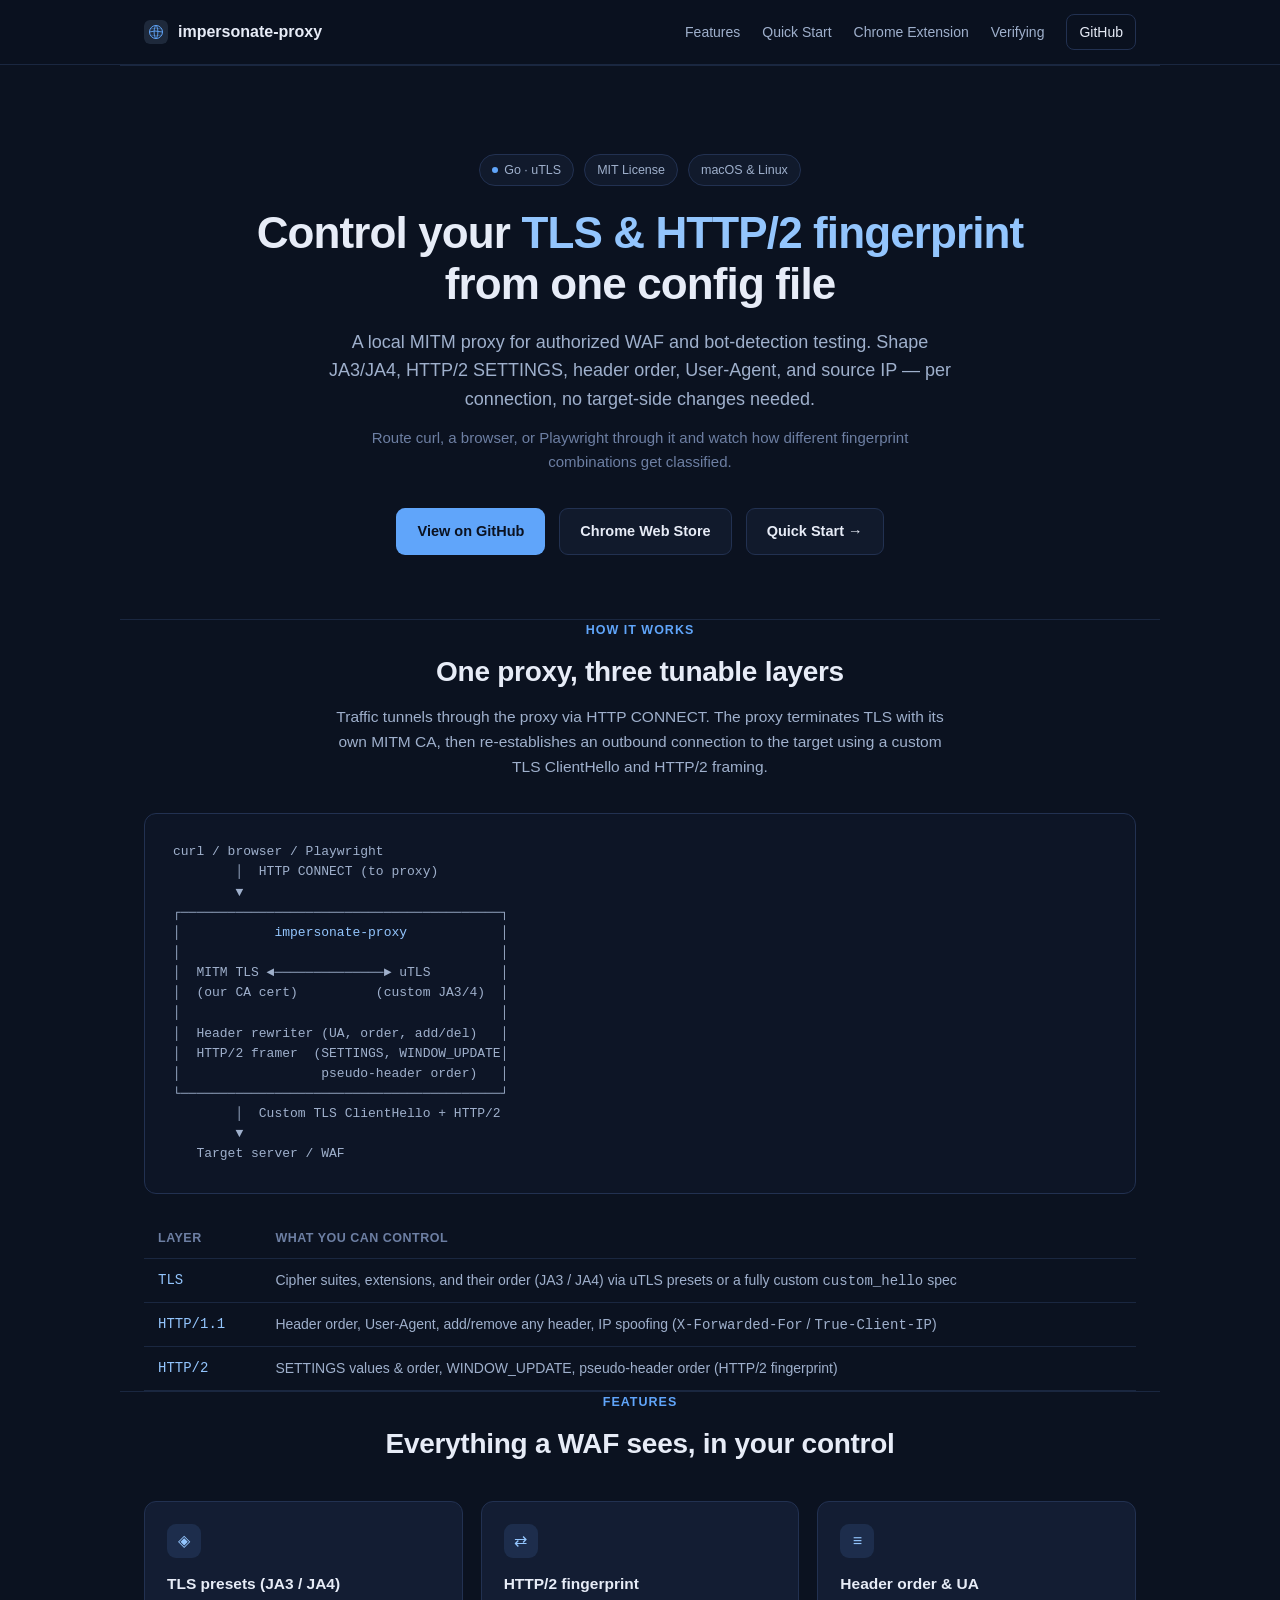
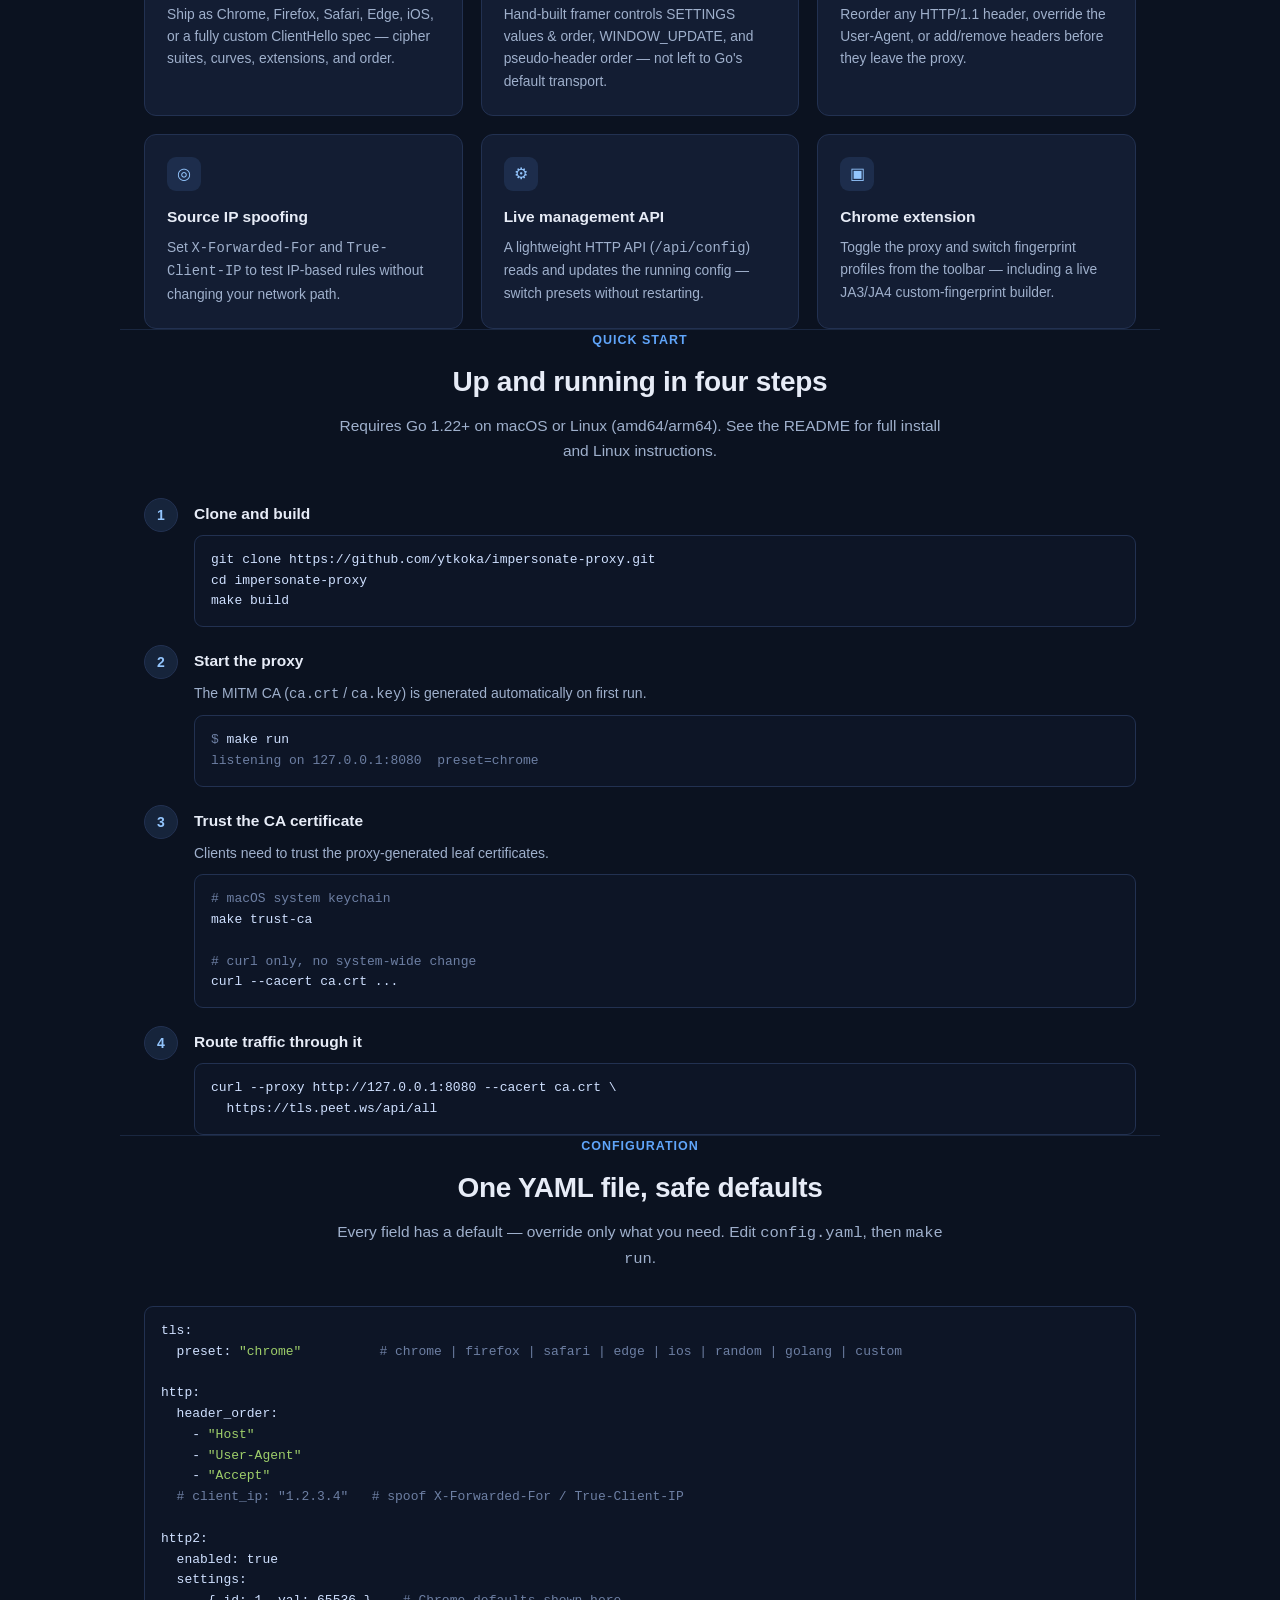
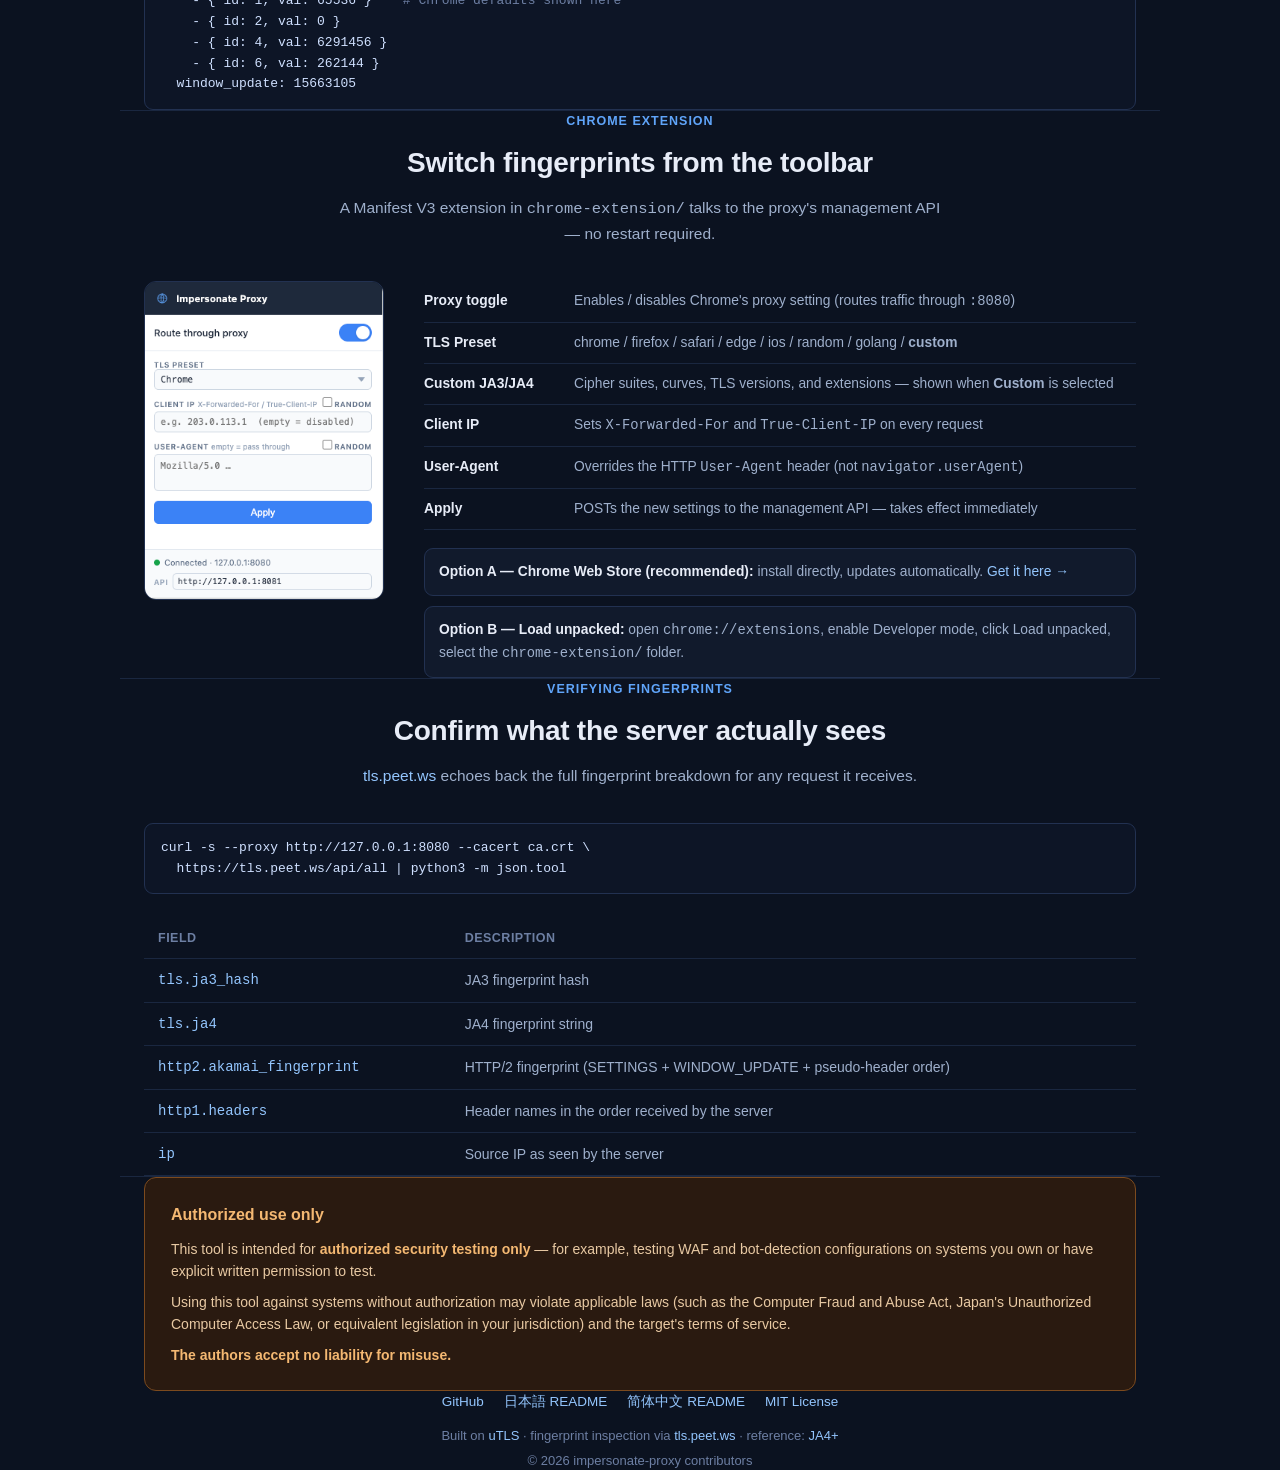
==== docs/index.html @ 3630ecc6 "Add docs" ====
<!doctype html>
<html lang="en">
<head>
<meta charset="utf-8">
<meta name="viewport" content="width=device-width, initial-scale=1">
<title>impersonate-proxy — TLS/HTTP2 fingerprint proxy for WAF testing</title>
<meta name="description" content="A local MITM proxy that controls TLS (JA3/JA4), HTTP/2, header order, User-Agent and source IP fingerprints — with a Chrome extension for live switching.">
<link rel="icon" href="assets/icon.svg" type="image/svg+xml">
<style>
  :root{
    --bg: #0b1220;
    --bg-elevated: #111a2c;
    --bg-card: #131d33;
    --border: #223151;
    --border-soft: #1a2740;
    --text: #e7ecf7;
    --text-dim: #9fb0cc;
    --text-faint: #6d7fa3;
    --accent: #60a5fa;
    --accent-soft: rgba(96,165,250,0.12);
    --accent-strong: #93c5fd;
    --code-bg: #0d1526;
    --warn-bg: #2a1a10;
    --warn-border: #7c4a1e;
    --warn-text: #f4b872;
    --radius: 12px;
    --mono: "SF Mono", ui-monospace, "Roboto Mono", "JetBrains Mono", Menlo, Consolas, monospace;
    --sans: -apple-system, BlinkMacSystemFont, "Segoe UI", Helvetica, Arial, sans-serif;
  }
  *{ box-sizing: border-box; }
  html{ scroll-behavior: smooth; }
  body{
    margin:0;
    background: var(--bg);
    color: var(--text);
    font-family: var(--sans);
    line-height: 1.6;
    -webkit-font-smoothing: antialiased;
  }
  a{ color: var(--accent-strong); text-decoration: none; }
  a:hover{ text-decoration: underline; }
  code, pre{ font-family: var(--mono); }
  .wrap{ max-width: 1040px; margin: 0 auto; padding: 0 24px; }

  /* nav */
  header.nav{
    position: sticky; top: 0; z-index: 10;
    background: rgba(11,18,32,0.85);
    backdrop-filter: blur(10px);
    border-bottom: 1px solid var(--border-soft);
  }
  .nav-inner{ display:flex; align-items:center; justify-content:space-between; padding: 14px 24px; max-width: 1040px; margin: 0 auto; }
  .brand{ display:flex; align-items:center; gap:10px; font-weight:600; color: var(--text); }
  .brand img{ width: 24px; height: 24px; border-radius: 6px; }
  .nav-links{ display:flex; align-items:center; gap: 22px; font-size: 14px; }
  .nav-links a{ color: var(--text-dim); }
  .nav-links a:hover{ color: var(--text); text-decoration: none; }
  .btn-ghost{
    border: 1px solid var(--border); border-radius: 8px; padding: 6px 12px;
    color: var(--text) !important;
  }
  .btn-ghost:hover{ border-color: var(--accent); text-decoration: none; background: var(--accent-soft); }

  /* hero */
  .hero{ padding: 88px 0 64px; text-align:center; }
  .badge-row{ display:flex; justify-content:center; gap:10px; margin-bottom: 22px; flex-wrap: wrap; }
  .pill{
    display:inline-flex; align-items:center; gap:6px;
    font-size: 12.5px; padding: 5px 12px; border-radius: 999px;
    border: 1px solid var(--border); color: var(--text-dim);
    background: var(--bg-elevated);
  }
  .pill .dot{ width:6px; height:6px; border-radius:50%; background: var(--accent); }
  h1{ font-size: 44px; line-height:1.15; margin: 0 0 18px; letter-spacing: -0.02em; }
  h1 .hl{ color: var(--accent-strong); }
  .subtitle{ font-size: 18px; color: var(--text-dim); max-width: 640px; margin: 0 auto 12px; }
  .subtitle-sub{ font-size: 15px; color: var(--text-faint); max-width: 600px; margin: 0 auto 34px; }
  .cta-row{ display:flex; gap: 14px; justify-content:center; flex-wrap: wrap; }
  .btn{
    display:inline-flex; align-items:center; gap: 8px;
    padding: 11px 20px; border-radius: 9px; font-size: 14.5px; font-weight: 600;
    border: 1px solid transparent;
  }
  .btn-primary{ background: var(--accent); color: #0b1220 !important; }
  .btn-primary:hover{ background: var(--accent-strong); text-decoration:none; }
  .btn-secondary{ border-color: var(--border); color: var(--text) !important; background: var(--bg-elevated); }
  .btn-secondary:hover{ border-color: var(--accent); text-decoration:none; }

  /* section shell */
  section{ padding: 56px 0; border-top: 1px solid var(--border-soft); }
  .section-head{ margin-bottom: 34px; text-align:center; }
  .eyebrow{ font-size: 12.5px; letter-spacing: 0.08em; text-transform: uppercase; color: var(--accent); font-weight: 700; margin-bottom: 10px; }
  h2{ font-size: 28px; margin: 0 0 10px; letter-spacing: -0.01em; }
  .section-desc{ color: var(--text-dim); max-width: 620px; margin: 0 auto; font-size: 15.5px; }

  /* diagram */
  .diagram{
    background: var(--code-bg); border: 1px solid var(--border);
    border-radius: var(--radius); padding: 28px; overflow-x: auto;
  }
  .diagram pre{ margin:0; font-size: 13px; color: var(--text-dim); line-height: 1.55; }
  .diagram .accent{ color: var(--accent-strong); }
  .layer-table{ width:100%; border-collapse: collapse; margin-top: 24px; font-size: 14px; }
  .layer-table th, .layer-table td{ text-align:left; padding: 10px 14px; border-bottom: 1px solid var(--border-soft); }
  .layer-table th{ color: var(--text-faint); font-weight: 600; font-size: 12.5px; text-transform: uppercase; letter-spacing: 0.04em; }
  .layer-table td:first-child{ color: var(--accent-strong); font-family: var(--mono); white-space: nowrap; }
  .layer-table td{ color: var(--text-dim); }

  /* feature grid */
  .grid{ display:grid; grid-template-columns: repeat(3, 1fr); gap: 18px; }
  .card{
    background: var(--bg-card); border: 1px solid var(--border);
    border-radius: var(--radius); padding: 22px;
  }
  .card .icon{
    width: 34px; height: 34px; border-radius: 9px; background: var(--accent-soft);
    display:flex; align-items:center; justify-content:center; margin-bottom: 14px;
    color: var(--accent-strong); font-size: 16px;
  }
  .card h3{ font-size: 15.5px; margin: 0 0 8px; color: var(--text); }
  .card p{ font-size: 13.8px; color: var(--text-dim); margin: 0; }

  /* steps */
  .steps{ display:flex; flex-direction:column; gap: 18px; }
  .step{ display:grid; grid-template-columns: 34px 1fr; gap: 16px; }
  .step-num{
    width: 34px; height: 34px; border-radius: 50%; background: var(--accent-soft);
    color: var(--accent-strong); display:flex; align-items:center; justify-content:center;
    font-weight:700; font-size: 14px; border: 1px solid var(--border);
  }
  .step-body h3{ margin: 4px 0 8px; font-size: 15.5px; }
  .step-body p{ margin: 0 0 10px; color: var(--text-dim); font-size: 14px; }

  pre.code{
    background: var(--code-bg); border: 1px solid var(--border);
    border-radius: 9px; padding: 14px 16px; overflow-x: auto;
    font-size: 13px; color: #cfe0ff; margin: 0;
  }
  pre.code .c{ color: var(--text-faint); }
  pre.code .s{ color: #9ece6a; }

  /* extension */
  .ext-layout{ display:grid; grid-template-columns: 240px 1fr; gap: 40px; align-items: start; }
  .ext-shot{
    border: 1px solid var(--border); border-radius: var(--radius);
    overflow: hidden; background: var(--bg-card);
  }
  .ext-shot img{ display:block; width: 100%; height:auto; }
  .ext-controls{ width:100%; border-collapse: collapse; font-size: 13.8px; }
  .ext-controls th, .ext-controls td{ text-align:left; padding: 9px 0; border-bottom: 1px solid var(--border-soft); vertical-align: top; }
  .ext-controls th{ color: var(--text); font-weight:600; white-space: nowrap; padding-right: 18px; width: 150px; }
  .ext-controls td{ color: var(--text-dim); }
  .install-opts{ display:flex; flex-direction:column; gap: 10px; margin-top: 18px; }
  .install-opt{
    border: 1px solid var(--border); border-radius: 9px; padding: 12px 14px; font-size: 13.8px;
    background: var(--bg-elevated);
  }
  .install-opt b{ color: var(--text); }
  .install-opt span{ color: var(--text-dim); }

  /* legal */
  .legal-box{
    background: var(--warn-bg); border: 1px solid var(--warn-border);
    border-radius: var(--radius); padding: 24px 26px;
  }
  .legal-box h3{ color: var(--warn-text); margin: 0 0 10px; font-size: 16px; }
  .legal-box p{ color: #e8c9a3; font-size: 14px; margin: 0 0 8px; }
  .legal-box p:last-child{ margin-bottom: 0; }
  .legal-box strong{ color: var(--warn-text); }

  footer{ padding: 40px 0 60px; text-align:center; }
  footer .foot-links{ display:flex; justify-content:center; gap: 20px; margin-bottom: 14px; font-size: 13.5px; }
  footer p{ color: var(--text-faint); font-size: 13px; margin: 4px 0; }

  @media (max-width: 760px){
    h1{ font-size: 32px; }
    .grid{ grid-template-columns: 1fr; }
    .ext-layout{ grid-template-columns: 1fr; }
    .ext-shot{ max-width: 220px; margin: 0 auto; }
    .nav-links{ display:none; }
  }
</style>
</head>
<body>

<header class="nav">
  <div class="nav-inner">
    <div class="brand"><img src="assets/icon.svg" alt=""> impersonate-proxy</div>
    <nav class="nav-links">
      <a href="#features">Features</a>
      <a href="#quickstart">Quick Start</a>
      <a href="#extension">Chrome Extension</a>
      <a href="#verify">Verifying</a>
      <a class="btn-ghost" href="https://github.com/ytkoka/impersonate-proxy">GitHub</a>
    </nav>
  </div>
</header>

<main>
  <section class="hero wrap">
    <div class="badge-row">
      <span class="pill"><span class="dot"></span>Go · uTLS</span>
      <span class="pill">MIT License</span>
      <span class="pill">macOS &amp; Linux</span>
    </div>
    <h1>Control your <span class="hl">TLS &amp; HTTP/2 fingerprint</span><br>from one config file</h1>
    <p class="subtitle">A local MITM proxy for authorized WAF and bot-detection testing. Shape JA3/JA4, HTTP/2 SETTINGS, header order, User-Agent, and source IP — per connection, no target-side changes needed.</p>
    <p class="subtitle-sub">Route curl, a browser, or Playwright through it and watch how different fingerprint combinations get classified.</p>
    <div class="cta-row">
      <a class="btn btn-primary" href="https://github.com/ytkoka/impersonate-proxy">View on GitHub</a>
      <a class="btn btn-secondary" href="https://chromewebstore.google.com/detail/maodbpimhodidbmbiknomgjfhaondncn">Chrome Web Store</a>
      <a class="btn btn-secondary" href="#quickstart">Quick Start →</a>
    </div>
  </section>

  <section id="how" class="wrap">
    <div class="section-head">
      <div class="eyebrow">How it works</div>
      <h2>One proxy, three tunable layers</h2>
      <p class="section-desc">Traffic tunnels through the proxy via HTTP CONNECT. The proxy terminates TLS with its own MITM CA, then re-establishes an outbound connection to the target using a custom TLS ClientHello and HTTP/2 framing.</p>
    </div>
    <div class="diagram">
<pre>curl / browser / Playwright
        │  HTTP CONNECT (to proxy)
        ▼
┌─────────────────────────────────────────┐
│            <span class="accent">impersonate-proxy</span>            │
│                                         │
│  MITM TLS ◄──────────────► uTLS         │
│  (our CA cert)          (custom JA3/4)  │
│                                         │
│  Header rewriter (UA, order, add/del)   │
│  HTTP/2 framer  (SETTINGS, WINDOW_UPDATE│
│                  pseudo-header order)   │
└─────────────────────────────────────────┘
        │  Custom TLS ClientHello + HTTP/2
        ▼
   Target server / WAF</pre>
    </div>
    <table class="layer-table">
      <tr><th>Layer</th><th>What you can control</th></tr>
      <tr><td>TLS</td><td>Cipher suites, extensions, and their order (JA3 / JA4) via uTLS presets or a fully custom <code>custom_hello</code> spec</td></tr>
      <tr><td>HTTP/1.1</td><td>Header order, User-Agent, add/remove any header, IP spoofing (<code>X-Forwarded-For</code> / <code>True-Client-IP</code>)</td></tr>
      <tr><td>HTTP/2</td><td>SETTINGS values &amp; order, WINDOW_UPDATE, pseudo-header order (HTTP/2 fingerprint)</td></tr>
    </table>
  </section>

  <section id="features" class="wrap">
    <div class="section-head">
      <div class="eyebrow">Features</div>
      <h2>Everything a WAF sees, in your control</h2>
    </div>
    <div class="grid">
      <div class="card">
        <div class="icon">◈</div>
        <h3>TLS presets (JA3 / JA4)</h3>
        <p>Ship as Chrome, Firefox, Safari, Edge, iOS, or a fully custom ClientHello spec — cipher suites, curves, extensions, and order.</p>
      </div>
      <div class="card">
        <div class="icon">⇄</div>
        <h3>HTTP/2 fingerprint</h3>
        <p>Hand-built framer controls SETTINGS values &amp; order, WINDOW_UPDATE, and pseudo-header order — not left to Go's default transport.</p>
      </div>
      <div class="card">
        <div class="icon">≡</div>
        <h3>Header order &amp; UA</h3>
        <p>Reorder any HTTP/1.1 header, override the User-Agent, or add/remove headers before they leave the proxy.</p>
      </div>
      <div class="card">
        <div class="icon">◎</div>
        <h3>Source IP spoofing</h3>
        <p>Set <code>X-Forwarded-For</code> and <code>True-Client-IP</code> to test IP-based rules without changing your network path.</p>
      </div>
      <div class="card">
        <div class="icon">⚙</div>
        <h3>Live management API</h3>
        <p>A lightweight HTTP API (<code>/api/config</code>) reads and updates the running config — switch presets without restarting.</p>
      </div>
      <div class="card">
        <div class="icon">▣</div>
        <h3>Chrome extension</h3>
        <p>Toggle the proxy and switch fingerprint profiles from the toolbar — including a live JA3/JA4 custom-fingerprint builder.</p>
      </div>
    </div>
  </section>

  <section id="quickstart" class="wrap">
    <div class="section-head">
      <div class="eyebrow">Quick start</div>
      <h2>Up and running in four steps</h2>
      <p class="section-desc">Requires Go 1.22+ on macOS or Linux (amd64/arm64). See the README for full install and Linux instructions.</p>
    </div>
    <div class="steps">
      <div class="step">
        <div class="step-num">1</div>
        <div class="step-body">
          <h3>Clone and build</h3>
          <pre class="code">git clone https://github.com/ytkoka/impersonate-proxy.git
cd impersonate-proxy
make build</pre>
        </div>
      </div>
      <div class="step">
        <div class="step-num">2</div>
        <div class="step-body">
          <h3>Start the proxy</h3>
          <p>The MITM CA (<code>ca.crt</code> / <code>ca.key</code>) is generated automatically on first run.</p>
          <pre class="code"><span class="c">$</span> make run
<span class="c">listening on 127.0.0.1:8080  preset=chrome</span></pre>
        </div>
      </div>
      <div class="step">
        <div class="step-num">3</div>
        <div class="step-body">
          <h3>Trust the CA certificate</h3>
          <p>Clients need to trust the proxy-generated leaf certificates.</p>
          <pre class="code"><span class="c"># macOS system keychain</span>
make trust-ca

<span class="c"># curl only, no system-wide change</span>
curl --cacert ca.crt ...</pre>
        </div>
      </div>
      <div class="step">
        <div class="step-num">4</div>
        <div class="step-body">
          <h3>Route traffic through it</h3>
          <pre class="code">curl --proxy http://127.0.0.1:8080 --cacert ca.crt \
  https://tls.peet.ws/api/all</pre>
        </div>
      </div>
    </div>
  </section>

  <section id="config" class="wrap">
    <div class="section-head">
      <div class="eyebrow">Configuration</div>
      <h2>One YAML file, safe defaults</h2>
      <p class="section-desc">Every field has a default — override only what you need. Edit <code>config.yaml</code>, then <code>make run</code>.</p>
    </div>
    <pre class="code">tls:
  preset: <span class="s">"chrome"</span>          <span class="c"># chrome | firefox | safari | edge | ios | random | golang | custom</span>

http:
  header_order:
    - <span class="s">"Host"</span>
    - <span class="s">"User-Agent"</span>
    - <span class="s">"Accept"</span>
  <span class="c"># client_ip: "1.2.3.4"   # spoof X-Forwarded-For / True-Client-IP</span>

http2:
  enabled: true
  settings:
    - { id: 1, val: 65536 }    <span class="c"># Chrome defaults shown here</span>
    - { id: 2, val: 0 }
    - { id: 4, val: 6291456 }
    - { id: 6, val: 262144 }
  window_update: 15663105</pre>
  </section>

  <section id="extension" class="wrap">
    <div class="section-head">
      <div class="eyebrow">Chrome extension</div>
      <h2>Switch fingerprints from the toolbar</h2>
      <p class="section-desc">A Manifest V3 extension in <code>chrome-extension/</code> talks to the proxy's management API — no restart required.</p>
    </div>
    <div class="ext-layout">
      <div class="ext-shot">
        <img src="assets/chrome-extension.png" alt="impersonate-proxy Chrome extension popup showing proxy toggle, TLS preset selector, and Apply button">
      </div>
      <div>
        <table class="ext-controls">
          <tr><th>Proxy toggle</th><td>Enables / disables Chrome's proxy setting (routes traffic through <code>:8080</code>)</td></tr>
          <tr><th>TLS Preset</th><td>chrome / firefox / safari / edge / ios / random / golang / <strong>custom</strong></td></tr>
          <tr><th>Custom JA3/JA4</th><td>Cipher suites, curves, TLS versions, and extensions — shown when <strong>Custom</strong> is selected</td></tr>
          <tr><th>Client IP</th><td>Sets <code>X-Forwarded-For</code> and <code>True-Client-IP</code> on every request</td></tr>
          <tr><th>User-Agent</th><td>Overrides the HTTP <code>User-Agent</code> header (not <code>navigator.userAgent</code>)</td></tr>
          <tr><th>Apply</th><td>POSTs the new settings to the management API — takes effect immediately</td></tr>
        </table>
        <div class="install-opts">
          <div class="install-opt"><b>Option A — Chrome Web Store (recommended):</b> <span>install directly, updates automatically.</span> <a href="https://chromewebstore.google.com/detail/maodbpimhodidbmbiknomgjfhaondncn">Get it here →</a></div>
          <div class="install-opt"><b>Option B — Load unpacked:</b> <span>open <code>chrome://extensions</code>, enable Developer mode, click Load unpacked, select the <code>chrome-extension/</code> folder.</span></div>
        </div>
      </div>
    </div>
  </section>

  <section id="verify" class="wrap">
    <div class="section-head">
      <div class="eyebrow">Verifying fingerprints</div>
      <h2>Confirm what the server actually sees</h2>
      <p class="section-desc"><a href="https://tls.peet.ws">tls.peet.ws</a> echoes back the full fingerprint breakdown for any request it receives.</p>
    </div>
    <pre class="code">curl -s --proxy http://127.0.0.1:8080 --cacert ca.crt \
  https://tls.peet.ws/api/all | python3 -m json.tool</pre>
    <table class="layer-table" style="margin-top:24px;">
      <tr><th>Field</th><th>Description</th></tr>
      <tr><td>tls.ja3_hash</td><td>JA3 fingerprint hash</td></tr>
      <tr><td>tls.ja4</td><td>JA4 fingerprint string</td></tr>
      <tr><td>http2.akamai_fingerprint</td><td>HTTP/2 fingerprint (SETTINGS + WINDOW_UPDATE + pseudo-header order)</td></tr>
      <tr><td>http1.headers</td><td>Header names in the order received by the server</td></tr>
      <tr><td>ip</td><td>Source IP as seen by the server</td></tr>
    </table>
  </section>

  <section class="wrap">
    <div class="legal-box">
      <h3>Authorized use only</h3>
      <p>This tool is intended for <strong>authorized security testing only</strong> — for example, testing WAF and bot-detection configurations on systems you own or have explicit written permission to test.</p>
      <p>Using this tool against systems without authorization may violate applicable laws (such as the Computer Fraud and Abuse Act, Japan's Unauthorized Computer Access Law, or equivalent legislation in your jurisdiction) and the target's terms of service.</p>
      <p><strong>The authors accept no liability for misuse.</strong></p>
    </div>
  </section>
</main>

<footer class="wrap">
  <div class="foot-links">
    <a href="https://github.com/ytkoka/impersonate-proxy">GitHub</a>
    <a href="https://github.com/ytkoka/impersonate-proxy/blob/main/README.ja.md">日本語 README</a>
    <a href="https://github.com/ytkoka/impersonate-proxy/blob/main/README.zh-CN.md">简体中文 README</a>
    <a href="https://github.com/ytkoka/impersonate-proxy/blob/main/LICENSE">MIT License</a>
  </div>
  <p>Built on <a href="https://github.com/refraction-networking/utls">uTLS</a> · fingerprint inspection via <a href="https://tls.peet.ws">tls.peet.ws</a> · reference: <a href="https://github.com/FoxIO-LLC/ja4">JA4+</a></p>
  <p>© 2026 impersonate-proxy contributors</p>
</footer>

</body>
</html>
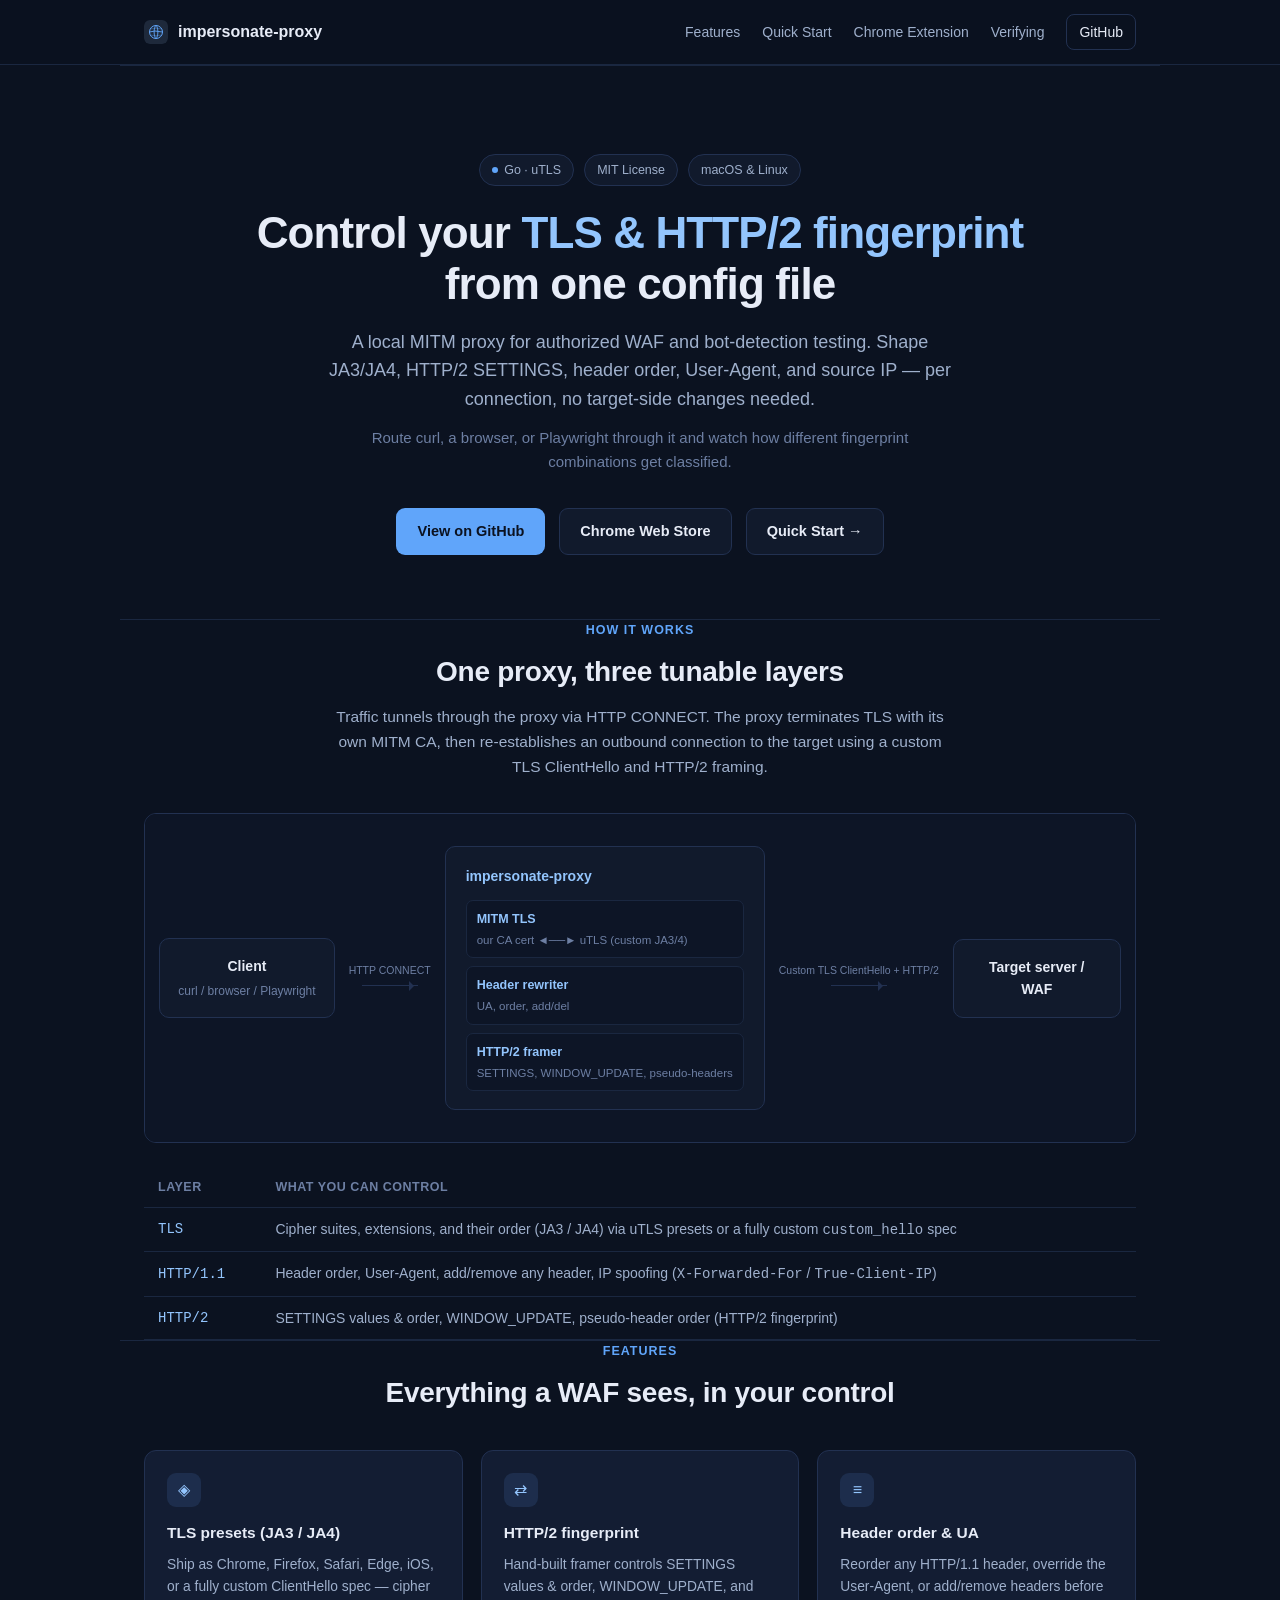
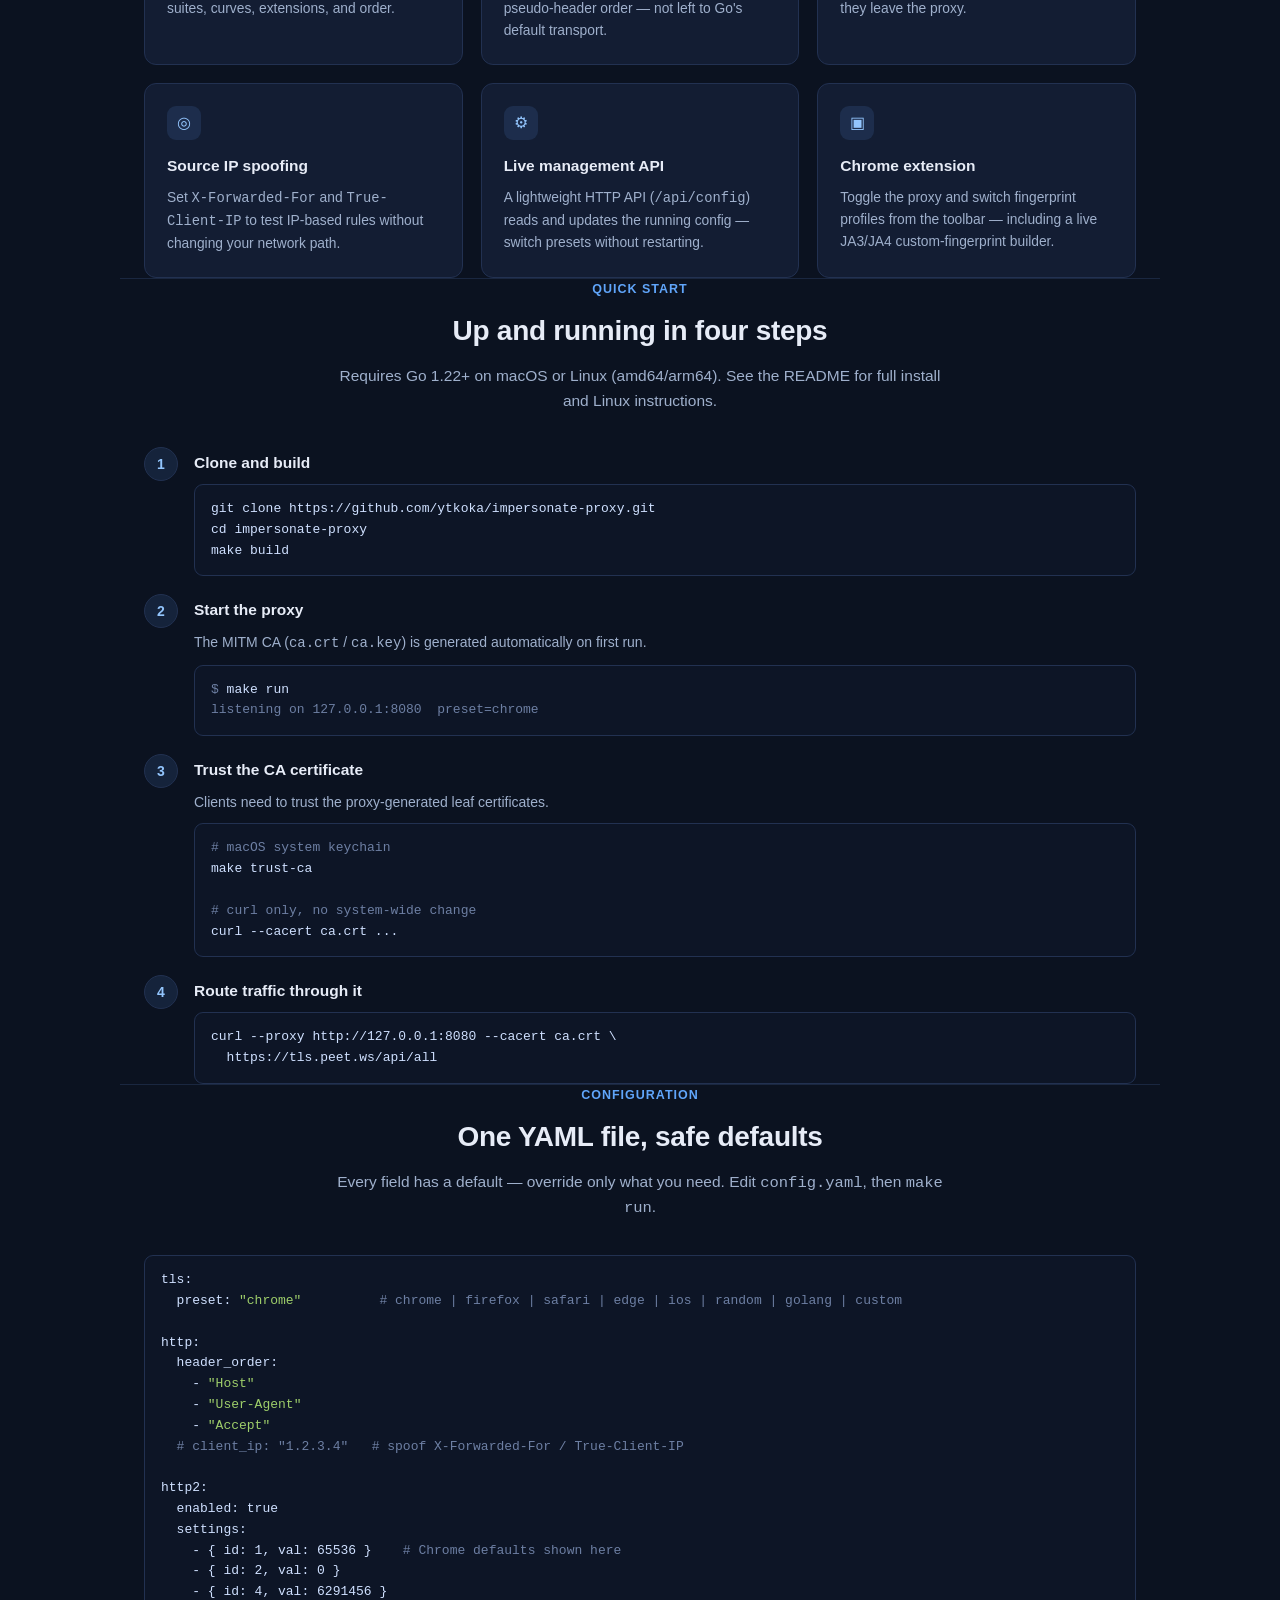
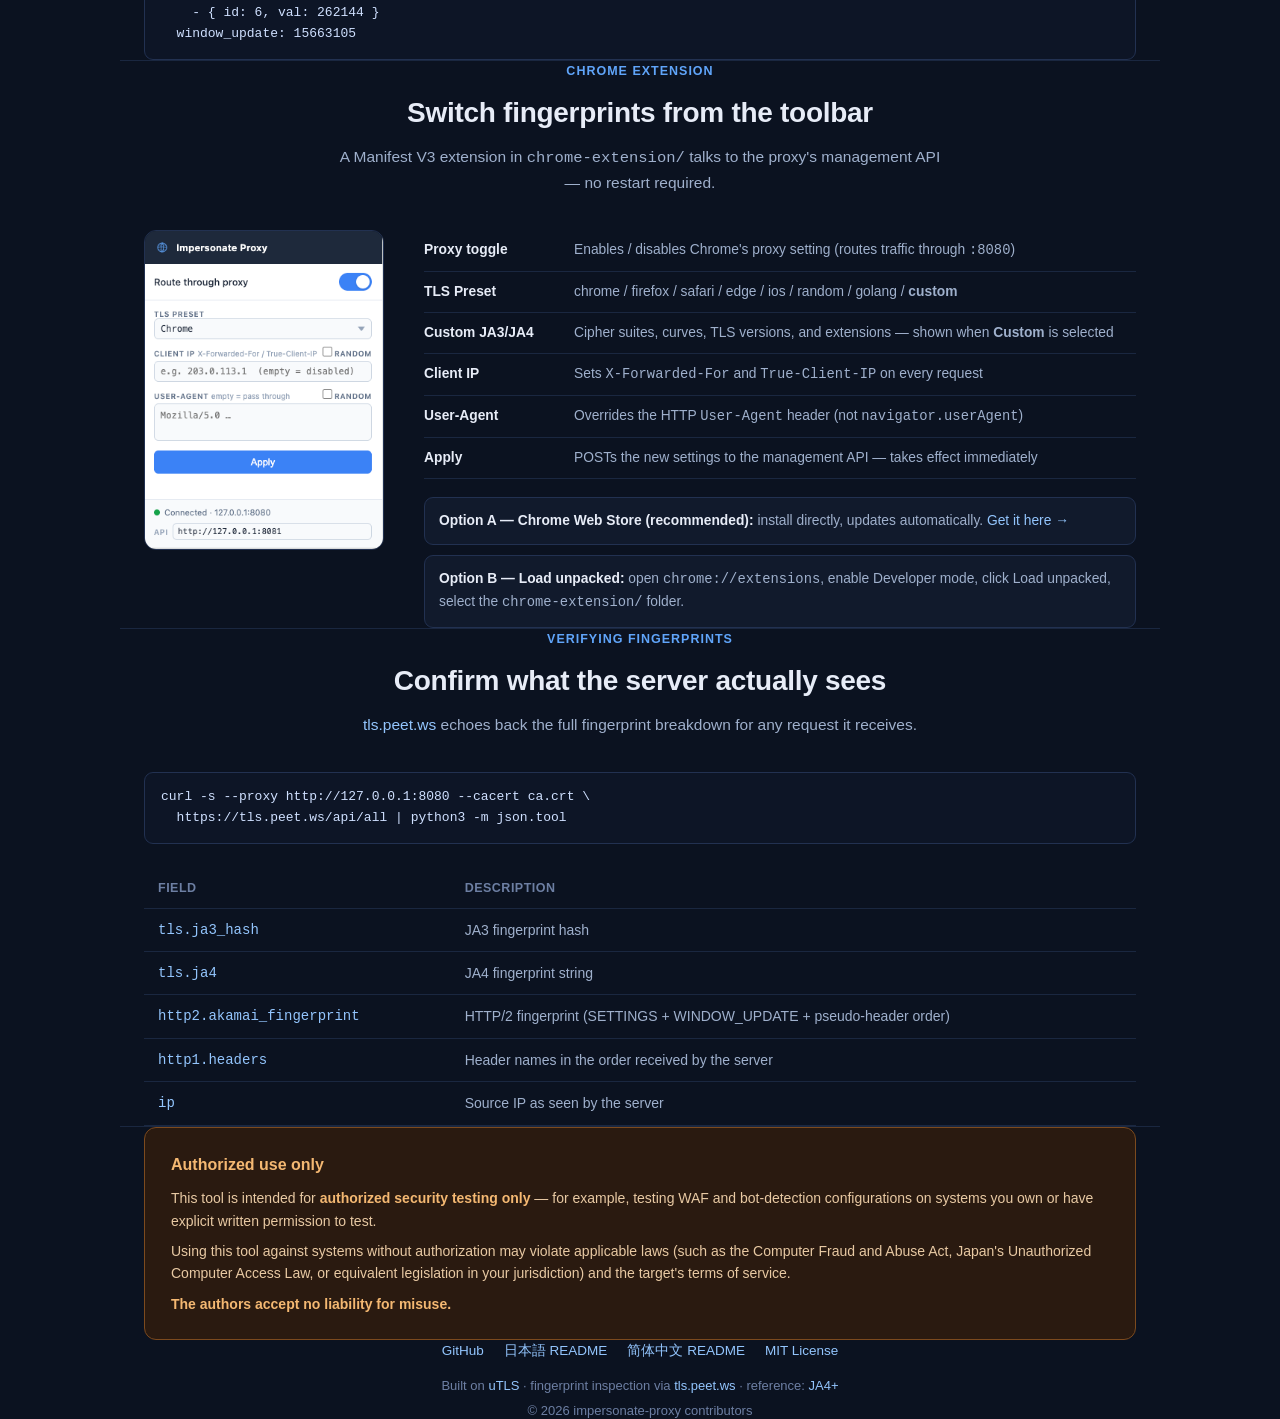
==== commit cfb1af46: "Replace ASCII diagram with a centered HTML/CSS flow diagram The old ASCII art diagram left unbalance" ====
--- a/docs/index.html
+++ b/docs/index.html
@@ -94,12 +94,49 @@
   .section-desc{ color: var(--text-dim); max-width: 620px; margin: 0 auto; font-size: 15.5px; }
 
   /* diagram */
-  .diagram{
+  .flow{
+    display:flex; align-items:center; justify-content:center; gap: 0;
     background: var(--code-bg); border: 1px solid var(--border);
-    border-radius: var(--radius); padding: 28px; overflow-x: auto;
-  }
-  .diagram pre{ margin:0; font-size: 13px; color: var(--text-dim); line-height: 1.55; }
-  .diagram .accent{ color: var(--accent-strong); }
+    border-radius: var(--radius); padding: 32px 24px; overflow-x: auto;
+  }
+  .flow-node{
+    background: var(--bg-elevated); border: 1px solid var(--border);
+    border-radius: 10px; padding: 16px 18px; flex: 0 0 auto;
+  }
+  .flow-node-title{ font-size: 14px; font-weight: 700; color: var(--text); white-space: nowrap; }
+  .flow-node-title.accent{ color: var(--accent-strong); }
+  .flow-node-sub{ font-size: 12px; color: var(--text-faint); margin-top: 4px; white-space: nowrap; }
+  .flow-client, .flow-target{ text-align:center; }
+  .flow-target .flow-node-title{ white-space: normal; max-width: 130px; }
+  .flow-proxy{ padding: 18px 20px; }
+  .proxy-layers{ display:flex; flex-direction:column; gap: 8px; margin-top: 12px; }
+  .proxy-layer{
+    display:flex; flex-direction:column; gap: 2px;
+    background: var(--code-bg); border: 1px solid var(--border-soft);
+    border-radius: 7px; padding: 8px 10px;
+  }
+  .proxy-layer-name{ font-size: 12.5px; font-weight: 600; color: var(--accent-strong); }
+  .proxy-layer-desc{ font-size: 11.5px; color: var(--text-faint); white-space: nowrap; }
+  .flow-link{
+    display:flex; flex-direction:column; align-items:center; justify-content:center;
+    flex: 0 0 auto; padding: 0 14px; align-self: center; margin-top: -8px;
+  }
+  .flow-link-label{ font-size: 10.5px; color: var(--text-faint); white-space: nowrap; margin-bottom: 6px; }
+  .flow-link-arrow{ position: relative; width: 56px; height: 1px; background: var(--border); display:block; }
+  .flow-link-arrow::after{
+    content: ""; position: absolute; right: -1px; top: 50%; transform: translateY(-50%);
+    border: 5px solid transparent; border-left-color: var(--border);
+  }
+  @media (max-width: 760px){
+    .flow{ flex-direction: column; padding: 24px 18px; }
+    .flow-link{ flex-direction: row; padding: 10px 0; margin-top: 0; }
+    .flow-link-label{ margin-bottom: 0; margin-right: 10px; writing-mode: horizontal-tb; }
+    .flow-link-arrow{ width: 1px; height: 32px; }
+    .flow-link-arrow::after{ right: 50%; top: auto; bottom: -1px; transform: translateX(50%) rotate(90deg); }
+    .flow-link{ flex-direction: column; }
+    .flow-link-label{ margin-right: 0; margin-bottom: 6px; }
+    .proxy-layer-desc{ white-space: normal; }
+  }
   .layer-table{ width:100%; border-collapse: collapse; margin-top: 24px; font-size: 14px; }
   .layer-table th, .layer-table td{ text-align:left; padding: 10px 14px; border-bottom: 1px solid var(--border-soft); }
   .layer-table th{ color: var(--text-faint); font-weight: 600; font-size: 12.5px; text-transform: uppercase; letter-spacing: 0.04em; }
@@ -219,23 +256,43 @@
       <h2>One proxy, three tunable layers</h2>
       <p class="section-desc">Traffic tunnels through the proxy via HTTP CONNECT. The proxy terminates TLS with its own MITM CA, then re-establishes an outbound connection to the target using a custom TLS ClientHello and HTTP/2 framing.</p>
     </div>
-    <div class="diagram">
-<pre>curl / browser / Playwright
-        │  HTTP CONNECT (to proxy)
-        ▼
-┌─────────────────────────────────────────┐
-│            <span class="accent">impersonate-proxy</span>            │
-│                                         │
-│  MITM TLS ◄──────────────► uTLS         │
-│  (our CA cert)          (custom JA3/4)  │
-│                                         │
-│  Header rewriter (UA, order, add/del)   │
-│  HTTP/2 framer  (SETTINGS, WINDOW_UPDATE│
-│                  pseudo-header order)   │
-└─────────────────────────────────────────┘
-        │  Custom TLS ClientHello + HTTP/2
-        ▼
-   Target server / WAF</pre>
+    <div class="flow">
+      <div class="flow-node flow-client">
+        <div class="flow-node-title">Client</div>
+        <div class="flow-node-sub">curl / browser / Playwright</div>
+      </div>
+
+      <div class="flow-link">
+        <span class="flow-link-label">HTTP CONNECT</span>
+        <span class="flow-link-arrow" aria-hidden="true"></span>
+      </div>
+
+      <div class="flow-node flow-proxy">
+        <div class="flow-node-title accent">impersonate-proxy</div>
+        <div class="proxy-layers">
+          <div class="proxy-layer">
+            <span class="proxy-layer-name">MITM TLS</span>
+            <span class="proxy-layer-desc">our CA cert ◄──► uTLS (custom JA3/4)</span>
+          </div>
+          <div class="proxy-layer">
+            <span class="proxy-layer-name">Header rewriter</span>
+            <span class="proxy-layer-desc">UA, order, add/del</span>
+          </div>
+          <div class="proxy-layer">
+            <span class="proxy-layer-name">HTTP/2 framer</span>
+            <span class="proxy-layer-desc">SETTINGS, WINDOW_UPDATE, pseudo-headers</span>
+          </div>
+        </div>
+      </div>
+
+      <div class="flow-link">
+        <span class="flow-link-label">Custom TLS ClientHello + HTTP/2</span>
+        <span class="flow-link-arrow" aria-hidden="true"></span>
+      </div>
+
+      <div class="flow-node flow-target">
+        <div class="flow-node-title">Target server / WAF</div>
+      </div>
     </div>
     <table class="layer-table">
       <tr><th>Layer</th><th>What you can control</th></tr>
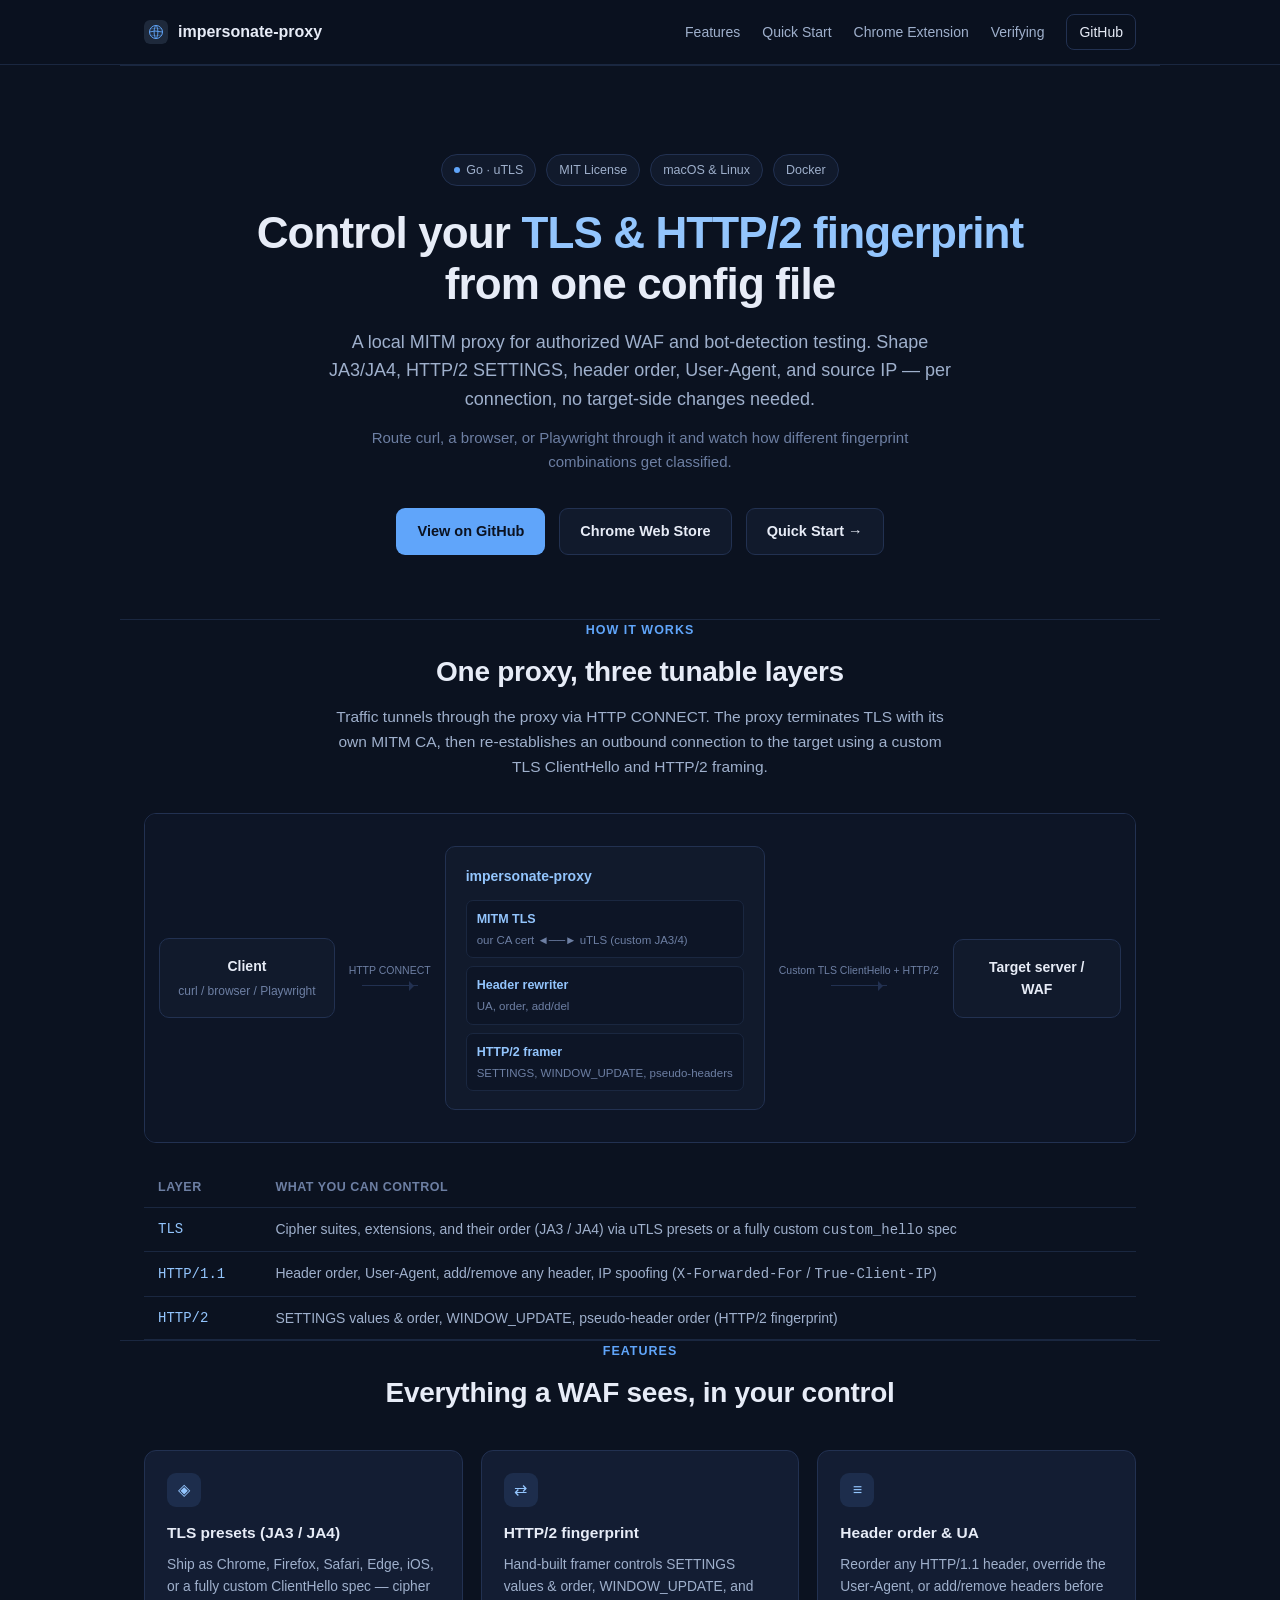
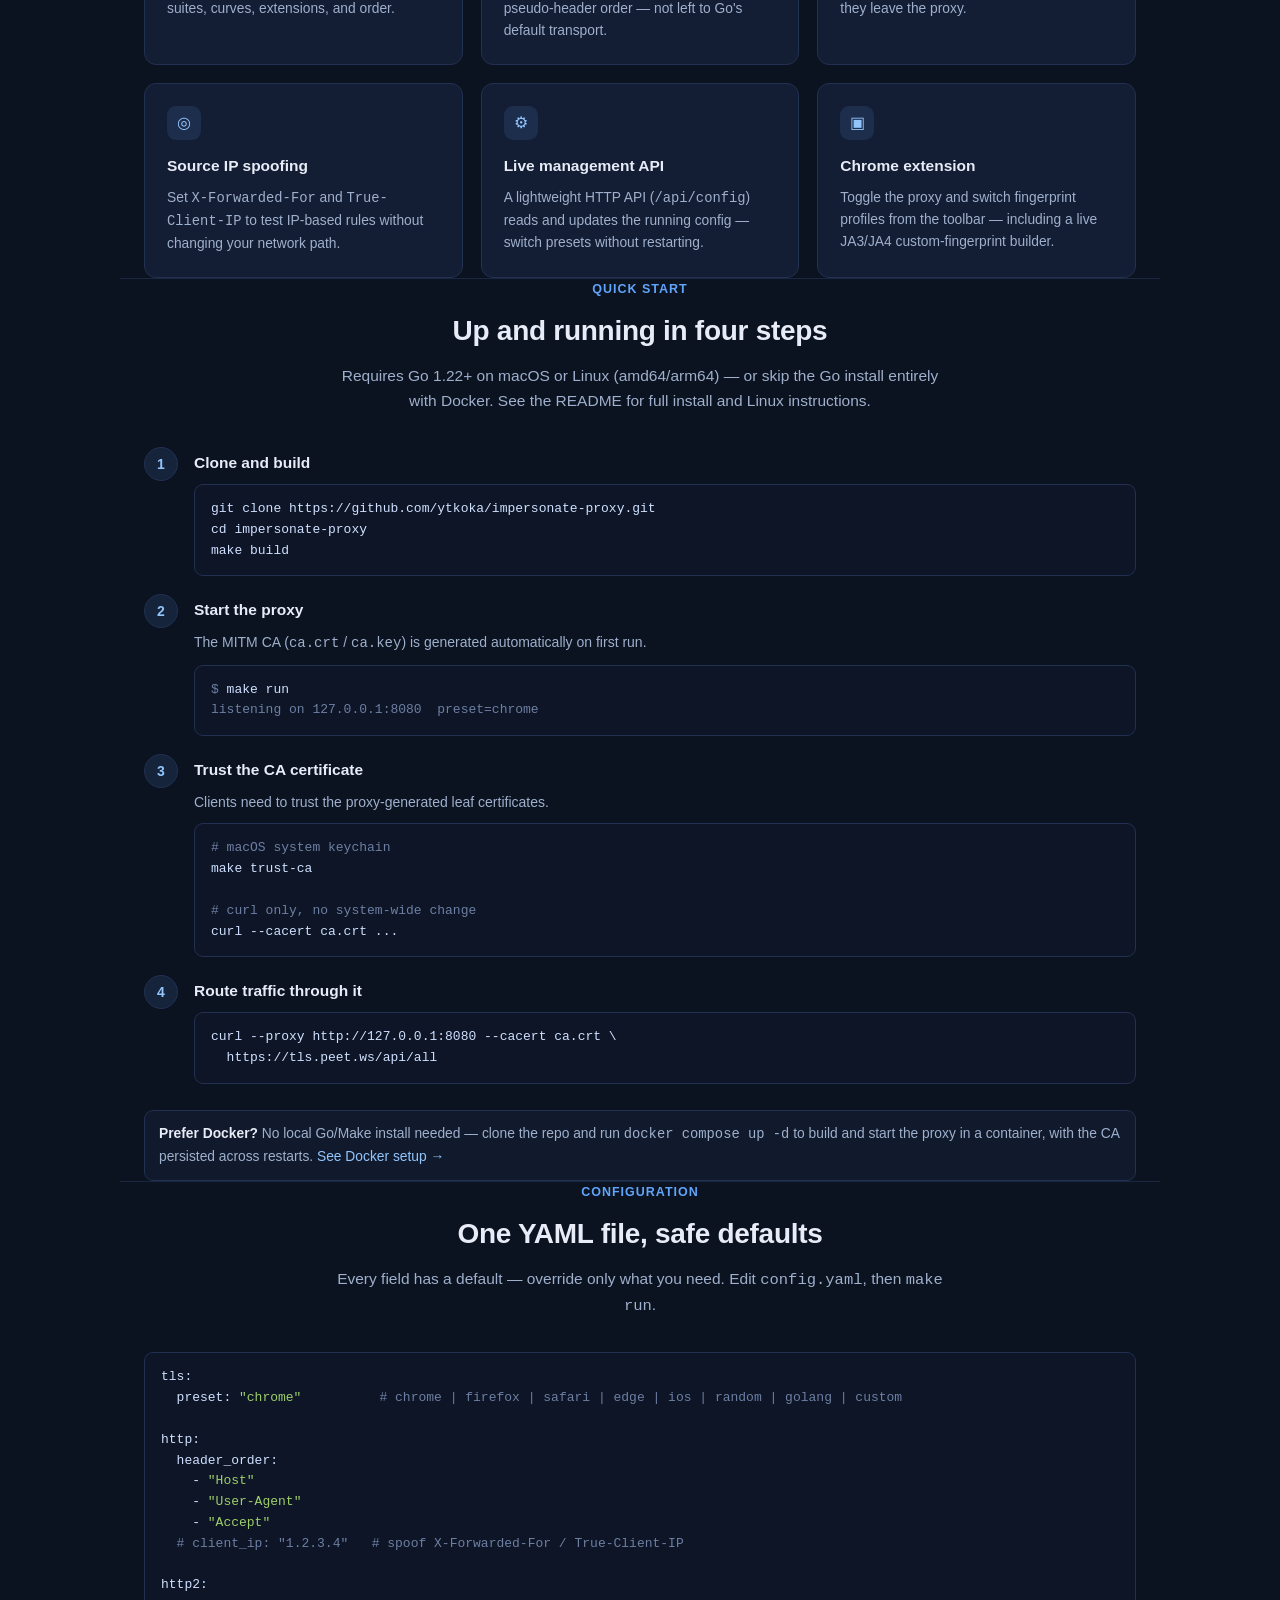
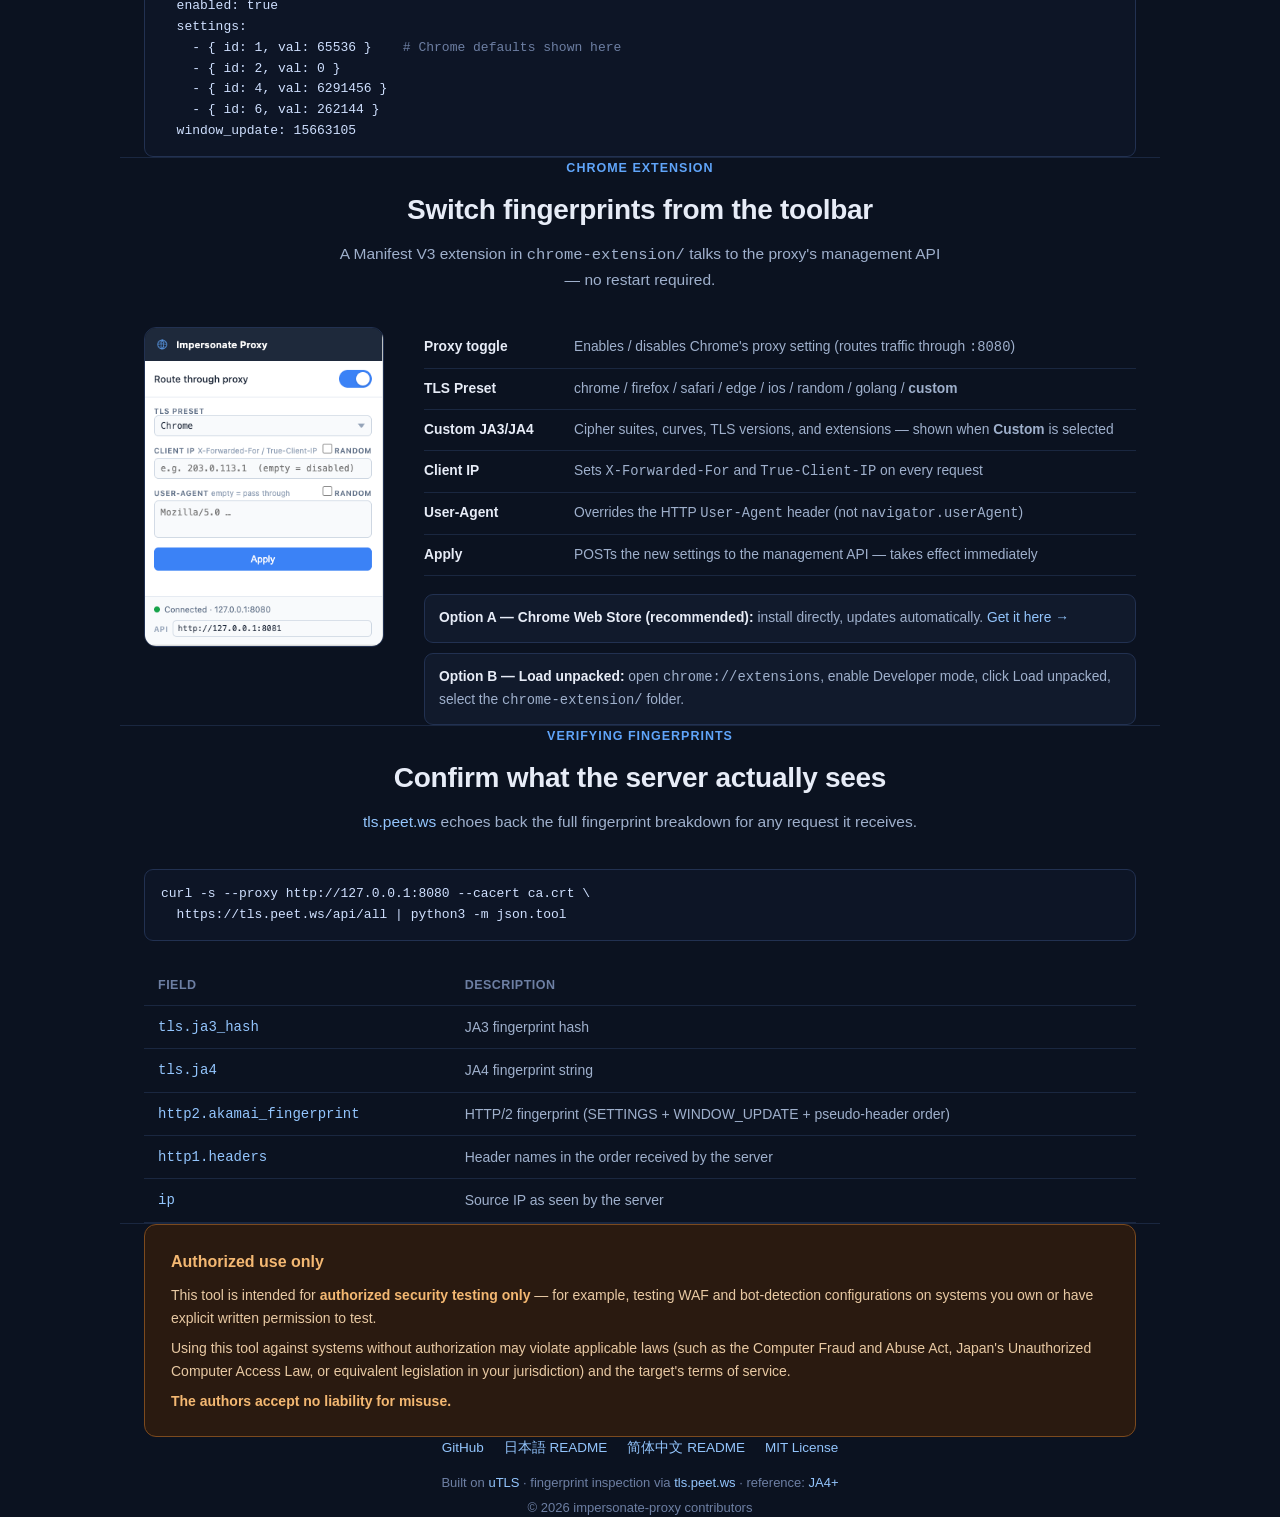
==== commit c9ddf83d: "Update docs for docker installation" ====
--- a/docs/index.html
+++ b/docs/index.html
@@ -239,6 +239,7 @@
       <span class="pill"><span class="dot"></span>Go · uTLS</span>
       <span class="pill">MIT License</span>
       <span class="pill">macOS &amp; Linux</span>
+      <span class="pill">Docker</span>
     </div>
     <h1>Control your <span class="hl">TLS &amp; HTTP/2 fingerprint</span><br>from one config file</h1>
     <p class="subtitle">A local MITM proxy for authorized WAF and bot-detection testing. Shape JA3/JA4, HTTP/2 SETTINGS, header order, User-Agent, and source IP — per connection, no target-side changes needed.</p>
@@ -345,7 +346,7 @@
     <div class="section-head">
       <div class="eyebrow">Quick start</div>
       <h2>Up and running in four steps</h2>
-      <p class="section-desc">Requires Go 1.22+ on macOS or Linux (amd64/arm64). See the README for full install and Linux instructions.</p>
+      <p class="section-desc">Requires Go 1.22+ on macOS or Linux (amd64/arm64) — or skip the Go install entirely with Docker. See the README for full install and Linux instructions.</p>
     </div>
     <div class="steps">
       <div class="step">
@@ -386,6 +387,9 @@
   https://tls.peet.ws/api/all</pre>
         </div>
       </div>
+    </div>
+    <div class="install-opts" style="margin-top: 26px;">
+      <div class="install-opt"><b>Prefer Docker?</b> <span>No local Go/Make install needed — clone the repo and run <code>docker compose up -d</code> to build and start the proxy in a container, with the CA persisted across restarts.</span> <a href="https://github.com/ytkoka/impersonate-proxy#docker">See Docker setup →</a></div>
     </div>
   </section>
 
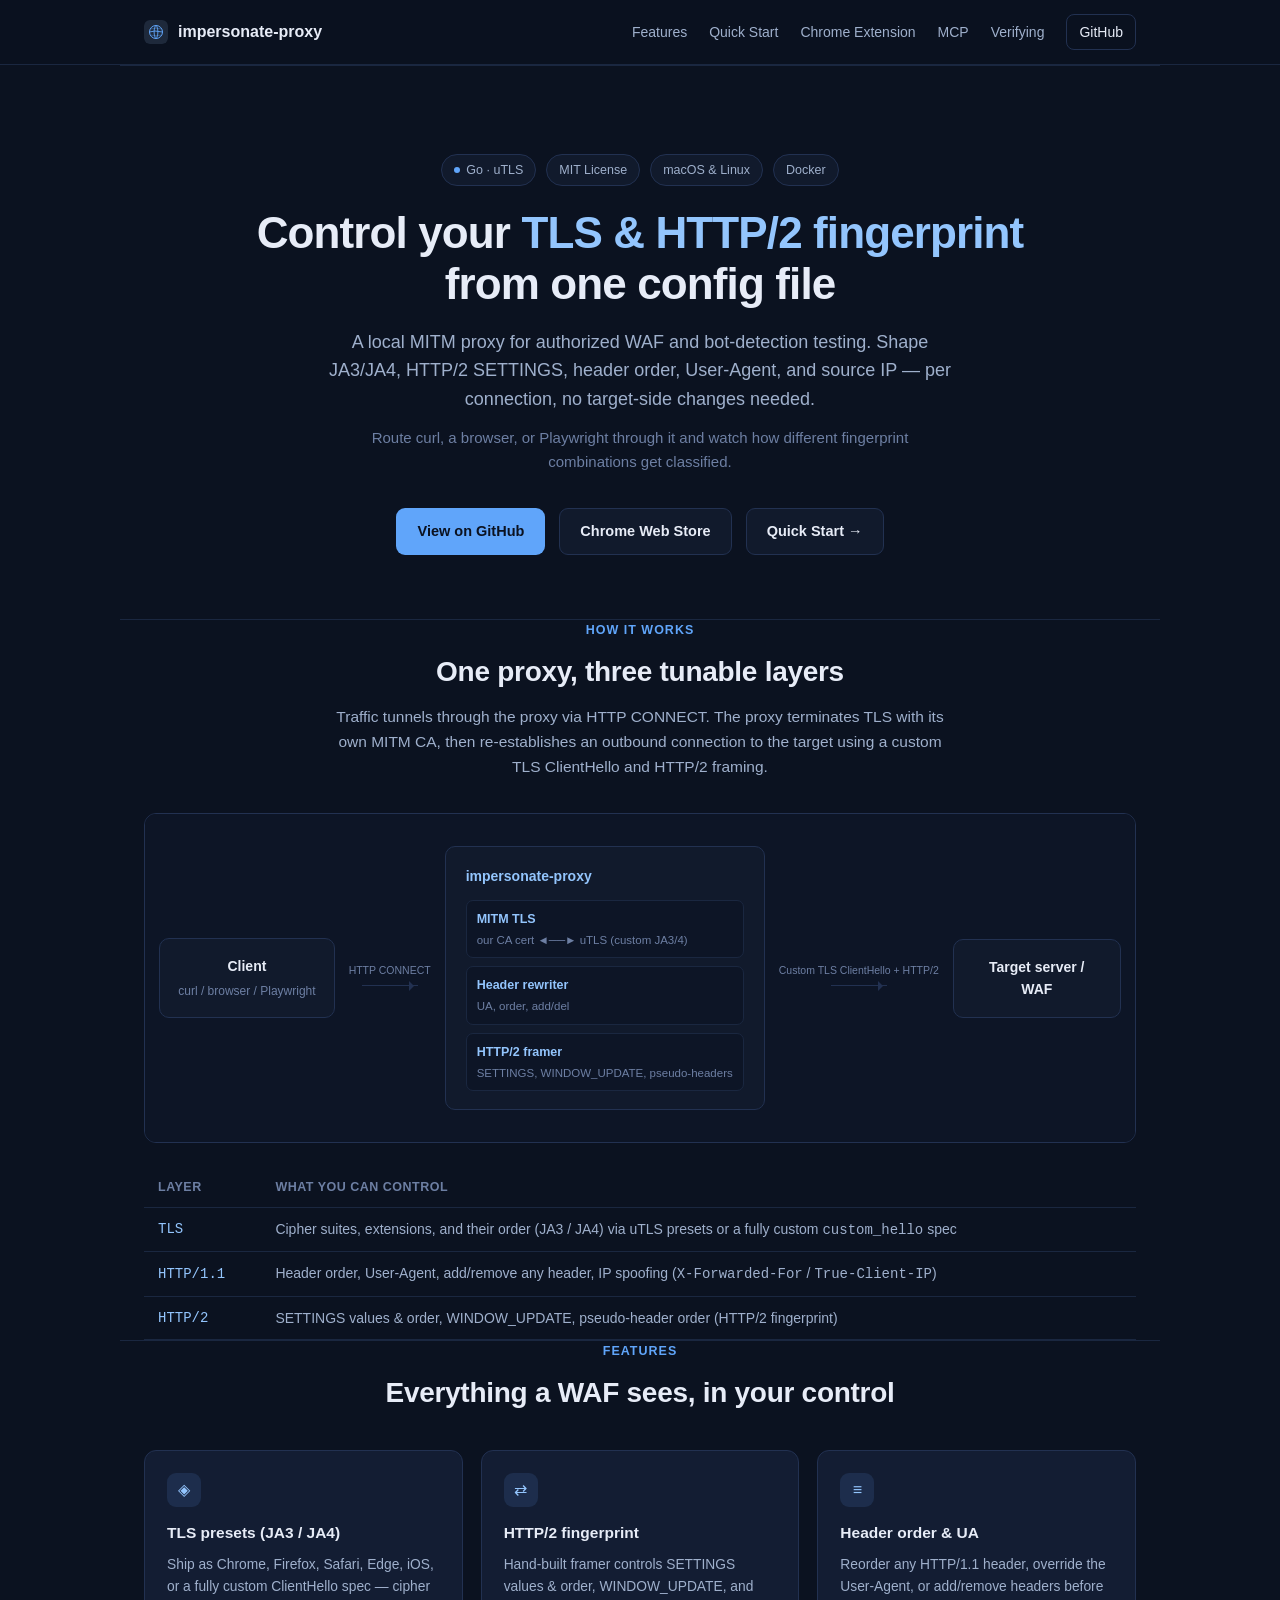
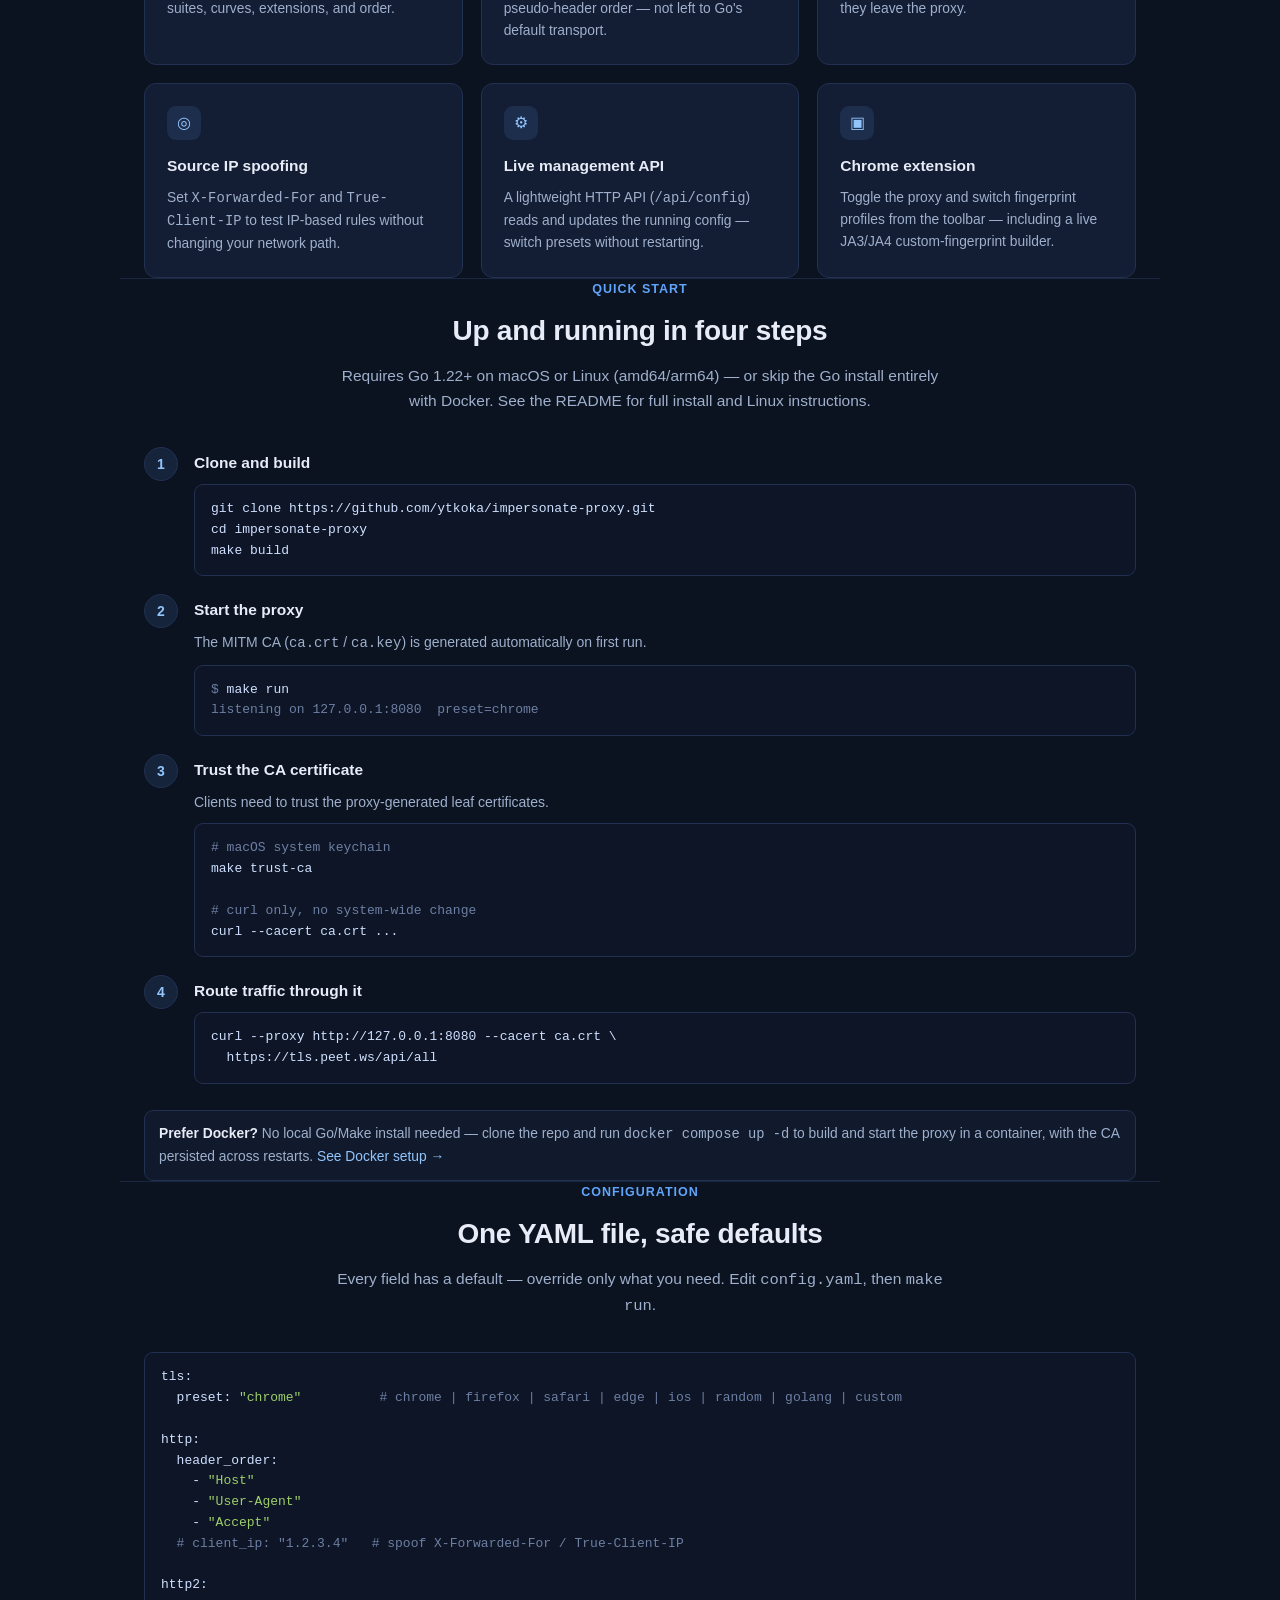
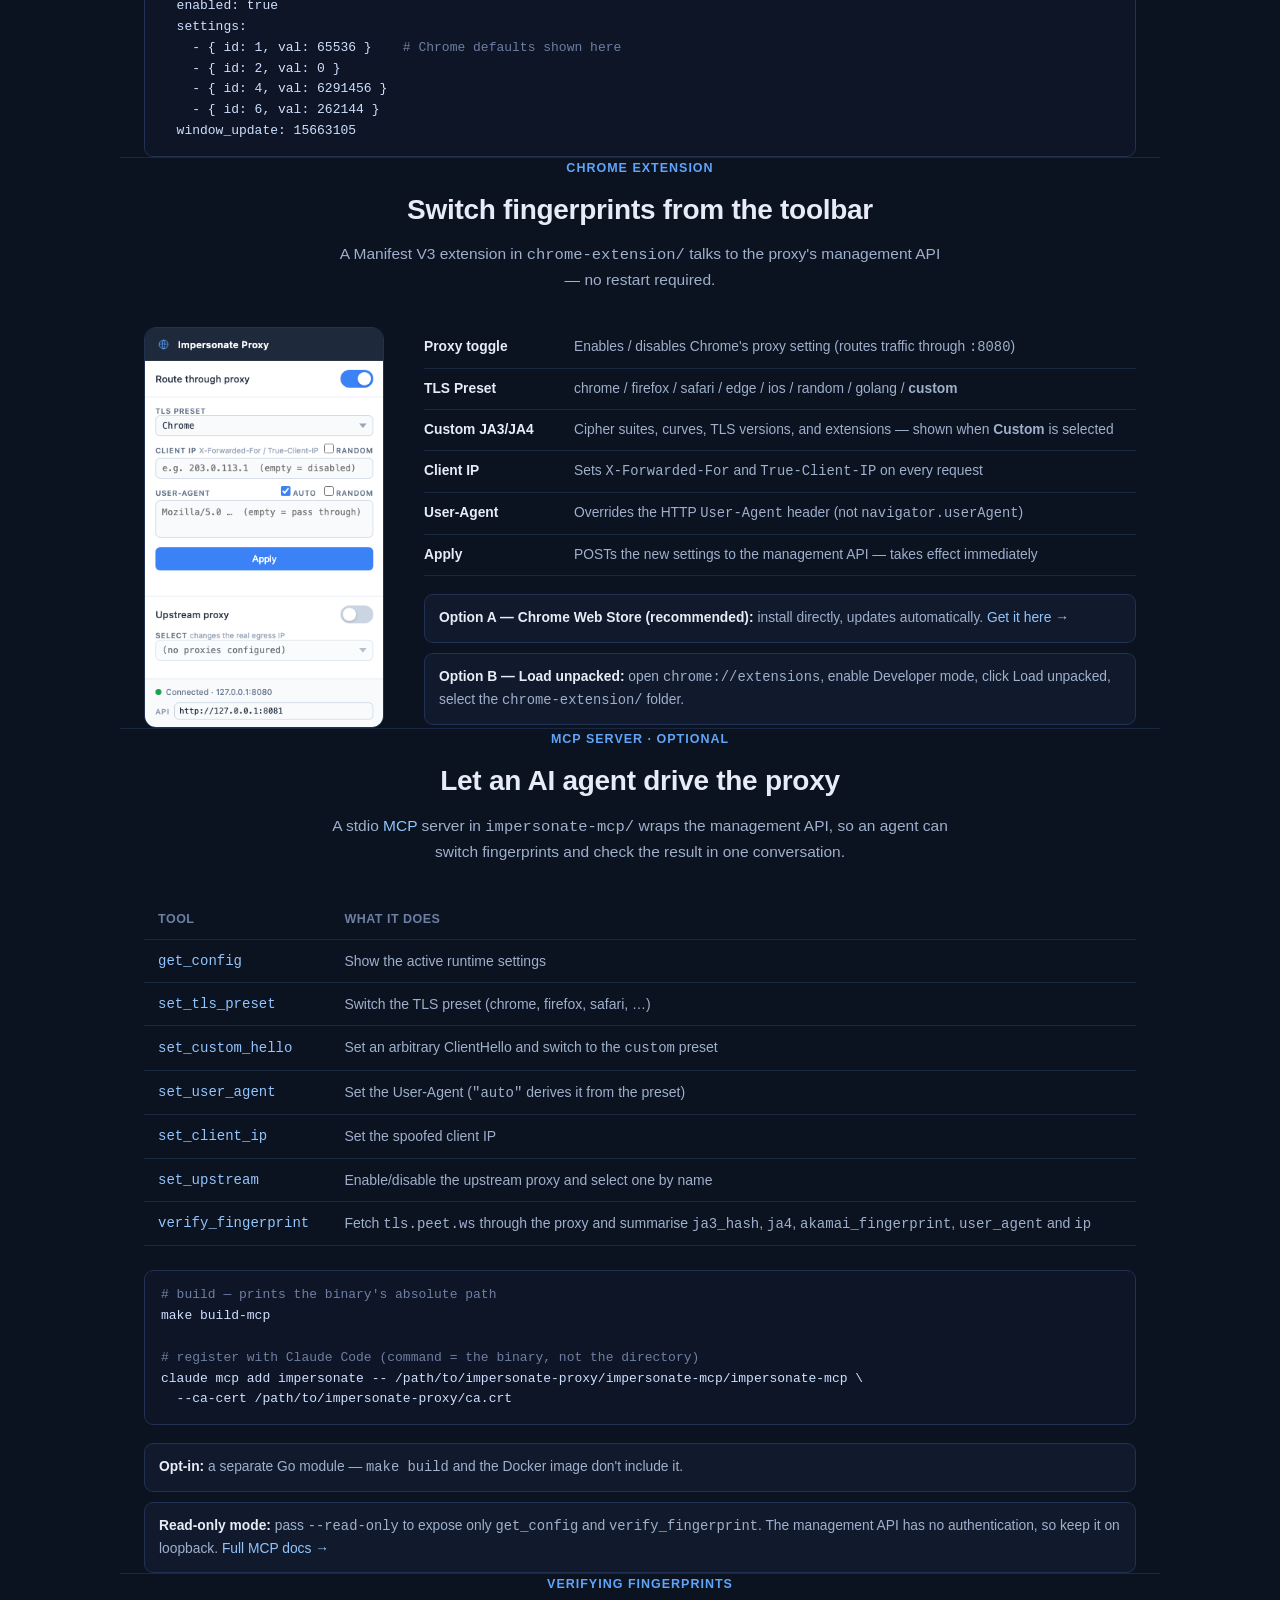
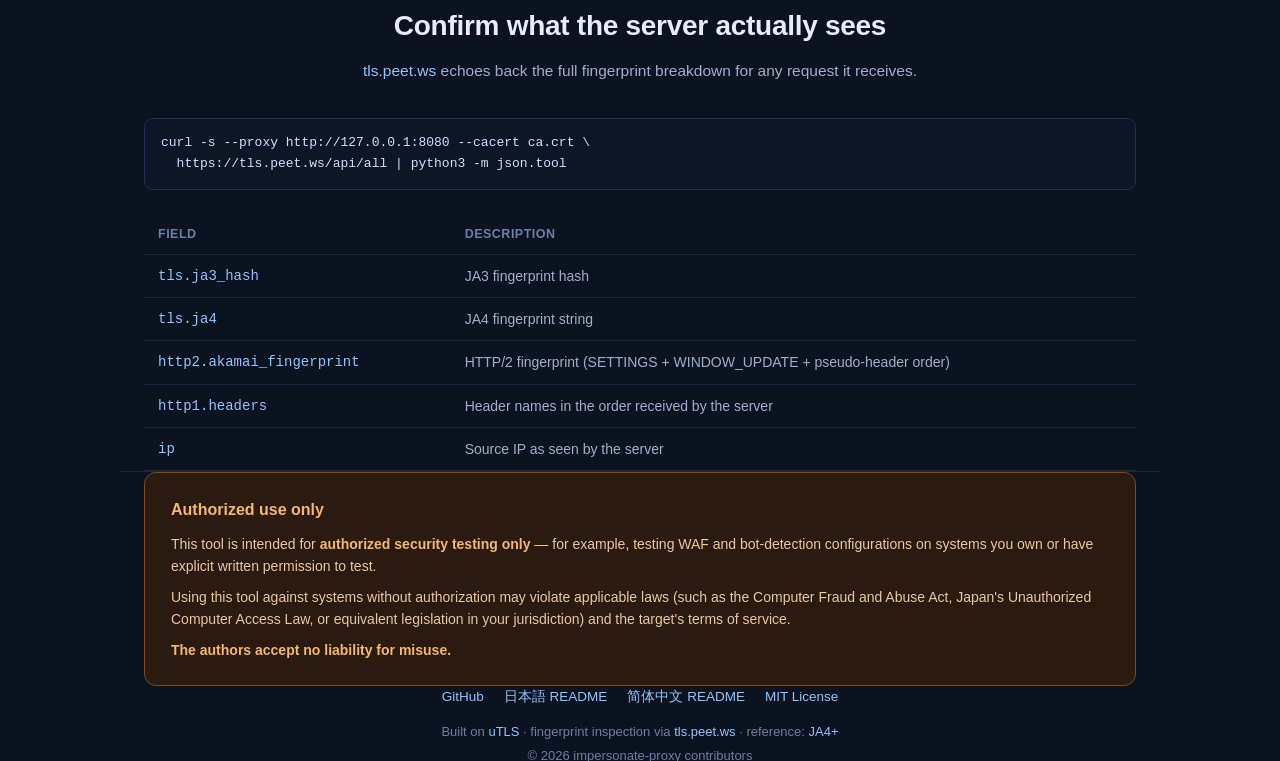
==== commit 80282473: "Document the MCP server on the project page Add an MCP section to docs/index.html (tool table, build" ====
--- a/docs/index.html
+++ b/docs/index.html
@@ -4,7 +4,7 @@
 <meta charset="utf-8">
 <meta name="viewport" content="width=device-width, initial-scale=1">
 <title>impersonate-proxy — TLS/HTTP2 fingerprint proxy for WAF testing</title>
-<meta name="description" content="A local MITM proxy that controls TLS (JA3/JA4), HTTP/2, header order, User-Agent and source IP fingerprints — with a Chrome extension for live switching.">
+<meta name="description" content="A local MITM proxy that controls TLS (JA3/JA4), HTTP/2, header order, User-Agent and source IP fingerprints — with a Chrome extension for live switching and an optional MCP server for AI agents.">
 <link rel="icon" href="assets/icon.svg" type="image/svg+xml">
 <style>
   :root{
@@ -227,6 +227,7 @@
       <a href="#features">Features</a>
       <a href="#quickstart">Quick Start</a>
       <a href="#extension">Chrome Extension</a>
+      <a href="#mcp">MCP</a>
       <a href="#verify">Verifying</a>
       <a class="btn-ghost" href="https://github.com/ytkoka/impersonate-proxy">GitHub</a>
     </nav>
@@ -446,6 +447,34 @@
     </div>
   </section>
 
+  <section id="mcp" class="wrap">
+    <div class="section-head">
+      <div class="eyebrow">MCP server · optional</div>
+      <h2>Let an AI agent drive the proxy</h2>
+      <p class="section-desc">A stdio <a href="https://modelcontextprotocol.io">MCP</a> server in <code>impersonate-mcp/</code> wraps the management API, so an agent can switch fingerprints and check the result in one conversation.</p>
+    </div>
+    <table class="layer-table" style="margin-top:0;">
+      <tr><th>Tool</th><th>What it does</th></tr>
+      <tr><td>get_config</td><td>Show the active runtime settings</td></tr>
+      <tr><td>set_tls_preset</td><td>Switch the TLS preset (chrome, firefox, safari, …)</td></tr>
+      <tr><td>set_custom_hello</td><td>Set an arbitrary ClientHello and switch to the <code>custom</code> preset</td></tr>
+      <tr><td>set_user_agent</td><td>Set the User-Agent (<code>"auto"</code> derives it from the preset)</td></tr>
+      <tr><td>set_client_ip</td><td>Set the spoofed client IP</td></tr>
+      <tr><td>set_upstream</td><td>Enable/disable the upstream proxy and select one by name</td></tr>
+      <tr><td>verify_fingerprint</td><td>Fetch <code>tls.peet.ws</code> through the proxy and summarise <code>ja3_hash</code>, <code>ja4</code>, <code>akamai_fingerprint</code>, <code>user_agent</code> and <code>ip</code></td></tr>
+    </table>
+    <pre class="code" style="margin-top:24px;"><span class="c"># build — prints the binary's absolute path</span>
+make build-mcp
+
+<span class="c"># register with Claude Code (command = the binary, not the directory)</span>
+claude mcp add impersonate -- /path/to/impersonate-proxy/impersonate-mcp/impersonate-mcp \
+  --ca-cert /path/to/impersonate-proxy/ca.crt</pre>
+    <div class="install-opts">
+      <div class="install-opt"><b>Opt-in:</b> <span>a separate Go module — <code>make build</code> and the Docker image don't include it.</span></div>
+      <div class="install-opt"><b>Read-only mode:</b> <span>pass <code>--read-only</code> to expose only <code>get_config</code> and <code>verify_fingerprint</code>. The management API has no authentication, so keep it on loopback.</span> <a href="https://github.com/ytkoka/impersonate-proxy#mcp-server-optional">Full MCP docs →</a></div>
+    </div>
+  </section>
+
   <section id="verify" class="wrap">
     <div class="section-head">
       <div class="eyebrow">Verifying fingerprints</div>
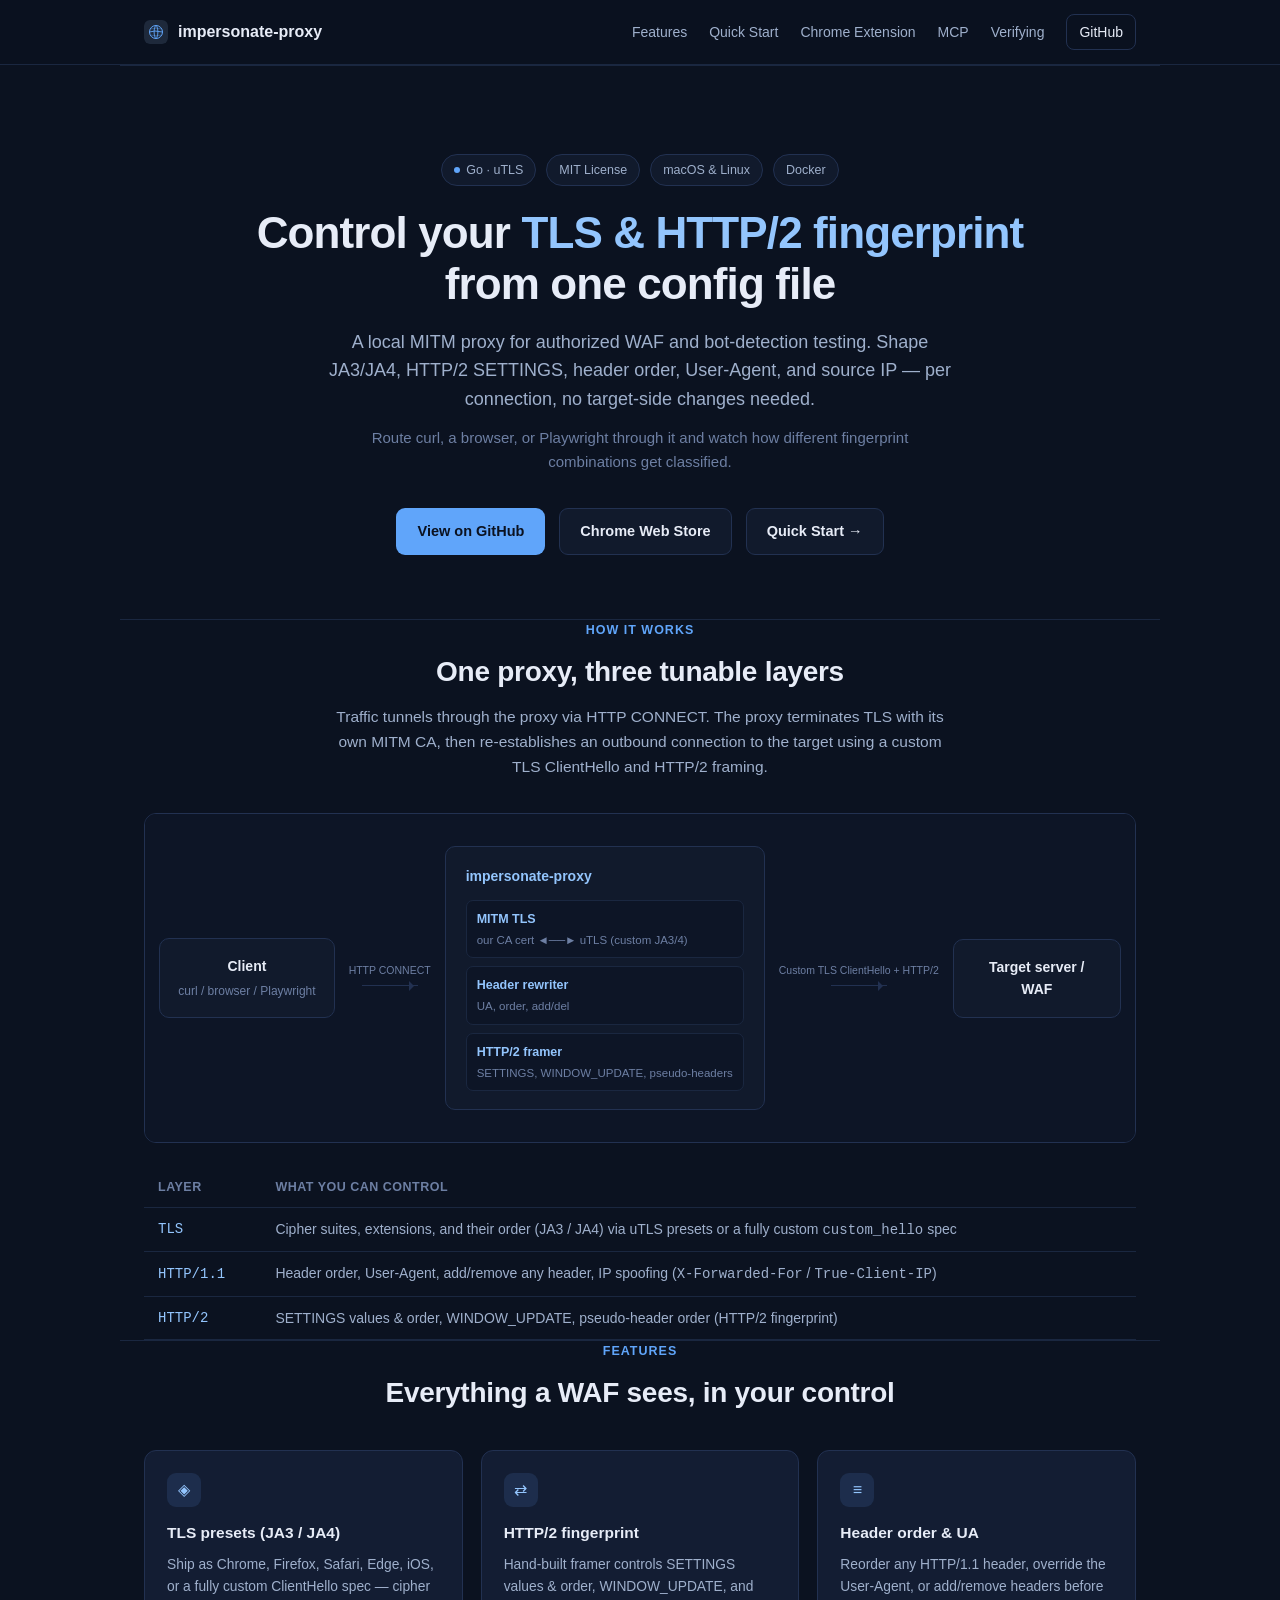
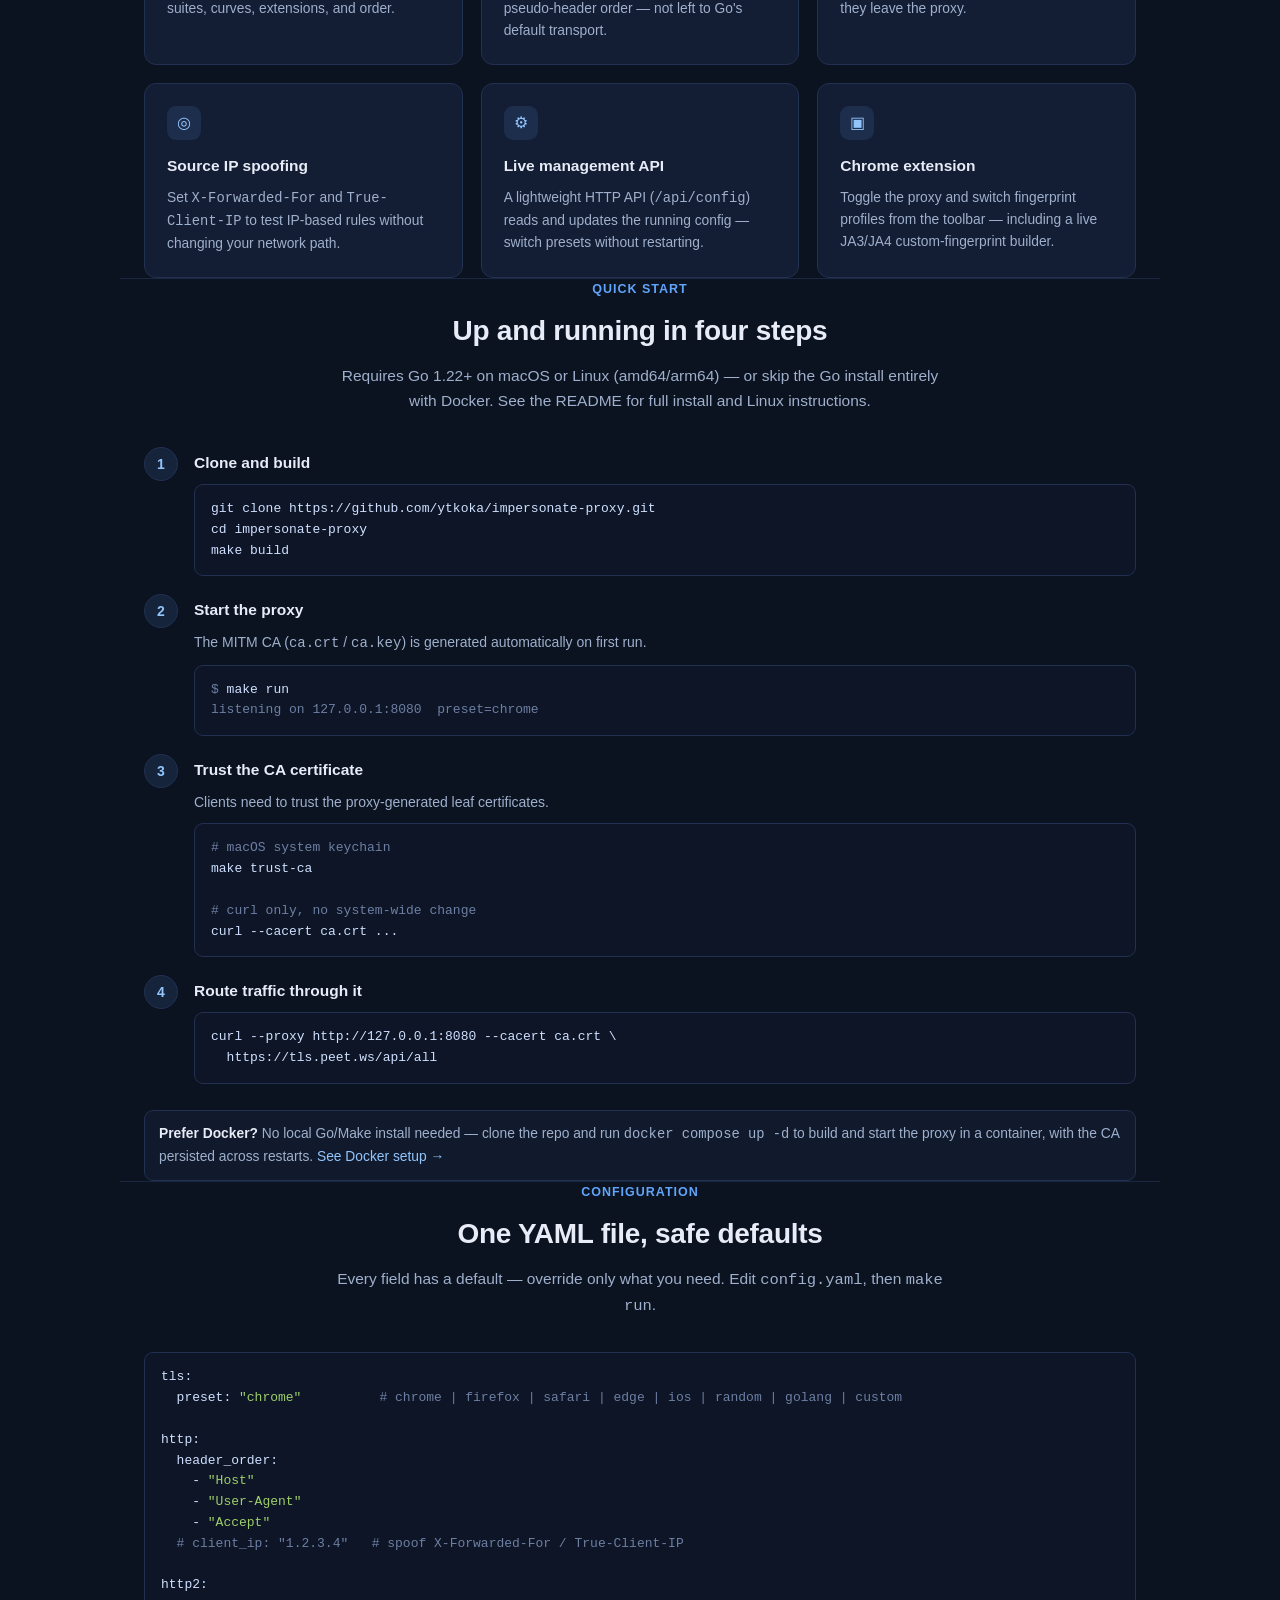
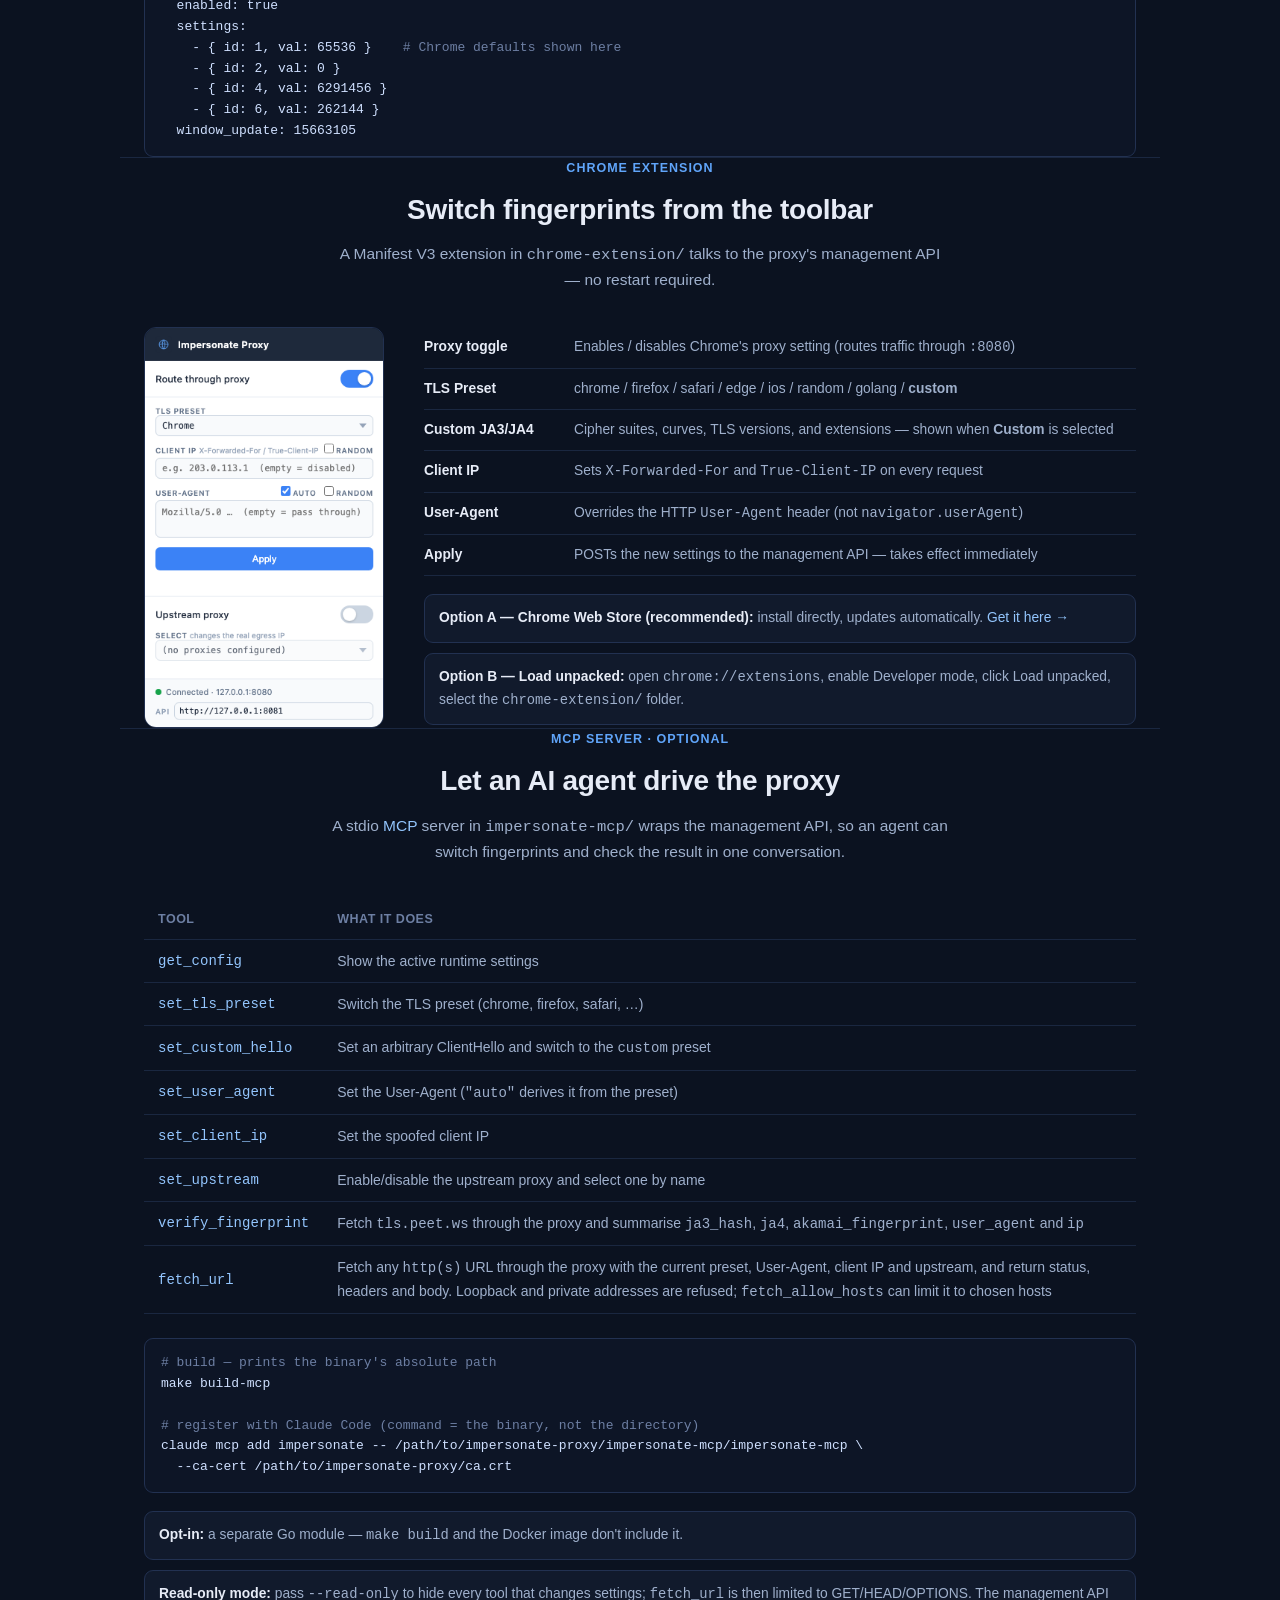
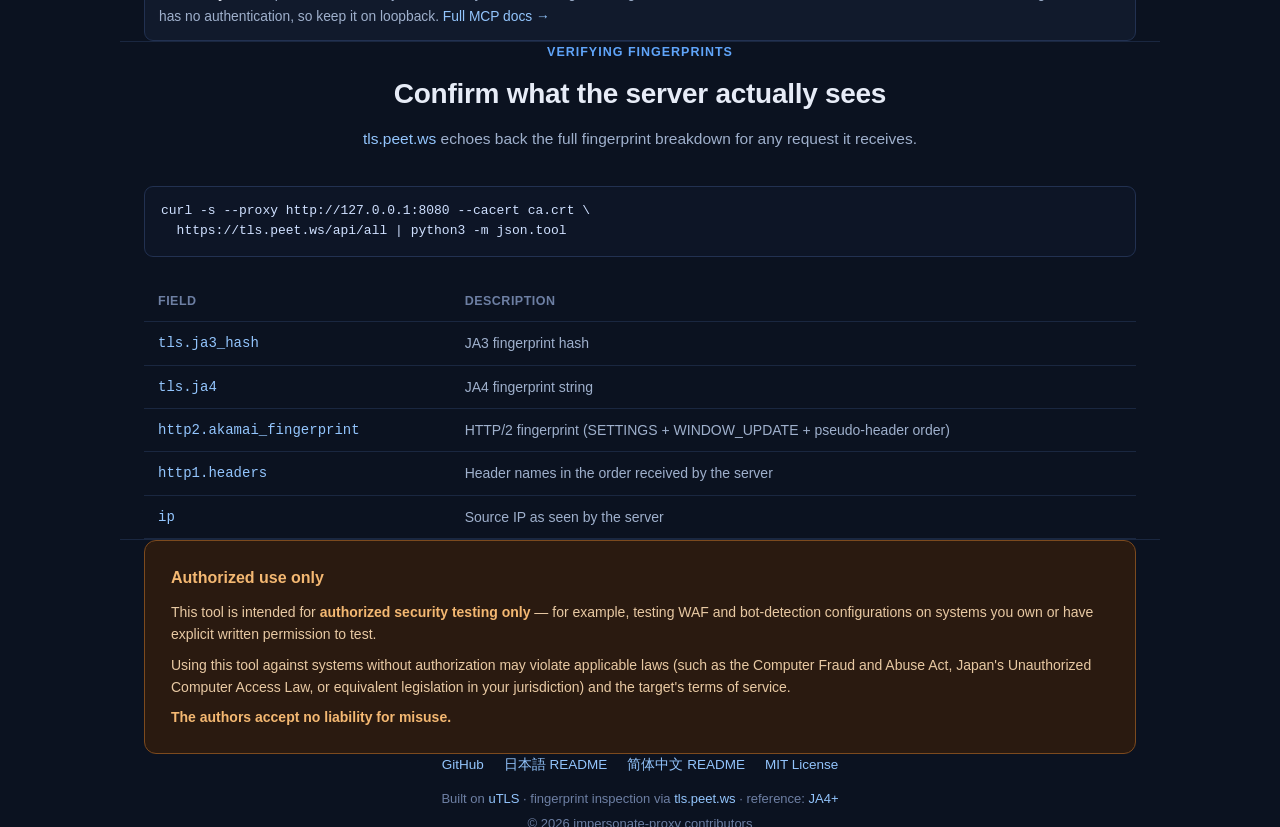
==== commit b7066e38: "Add a fetch_url MCP tool with an SSRF guard and fetch_allow_hosts fetch_url fetches an http(s) URL t" ====
--- a/docs/index.html
+++ b/docs/index.html
@@ -462,6 +462,7 @@
       <tr><td>set_client_ip</td><td>Set the spoofed client IP</td></tr>
       <tr><td>set_upstream</td><td>Enable/disable the upstream proxy and select one by name</td></tr>
       <tr><td>verify_fingerprint</td><td>Fetch <code>tls.peet.ws</code> through the proxy and summarise <code>ja3_hash</code>, <code>ja4</code>, <code>akamai_fingerprint</code>, <code>user_agent</code> and <code>ip</code></td></tr>
+      <tr><td>fetch_url</td><td>Fetch any <code>http(s)</code> URL through the proxy with the current preset, User-Agent, client IP and upstream, and return status, headers and body. Loopback and private addresses are refused; <code>fetch_allow_hosts</code> can limit it to chosen hosts</td></tr>
     </table>
     <pre class="code" style="margin-top:24px;"><span class="c"># build — prints the binary's absolute path</span>
 make build-mcp
@@ -471,7 +472,7 @@
   --ca-cert /path/to/impersonate-proxy/ca.crt</pre>
     <div class="install-opts">
       <div class="install-opt"><b>Opt-in:</b> <span>a separate Go module — <code>make build</code> and the Docker image don't include it.</span></div>
-      <div class="install-opt"><b>Read-only mode:</b> <span>pass <code>--read-only</code> to expose only <code>get_config</code> and <code>verify_fingerprint</code>. The management API has no authentication, so keep it on loopback.</span> <a href="https://github.com/ytkoka/impersonate-proxy#mcp-server-optional">Full MCP docs →</a></div>
+      <div class="install-opt"><b>Read-only mode:</b> <span>pass <code>--read-only</code> to hide every tool that changes settings; <code>fetch_url</code> is then limited to GET/HEAD/OPTIONS. The management API has no authentication, so keep it on loopback.</span> <a href="https://github.com/ytkoka/impersonate-proxy#mcp-server-optional">Full MCP docs →</a></div>
     </div>
   </section>
 
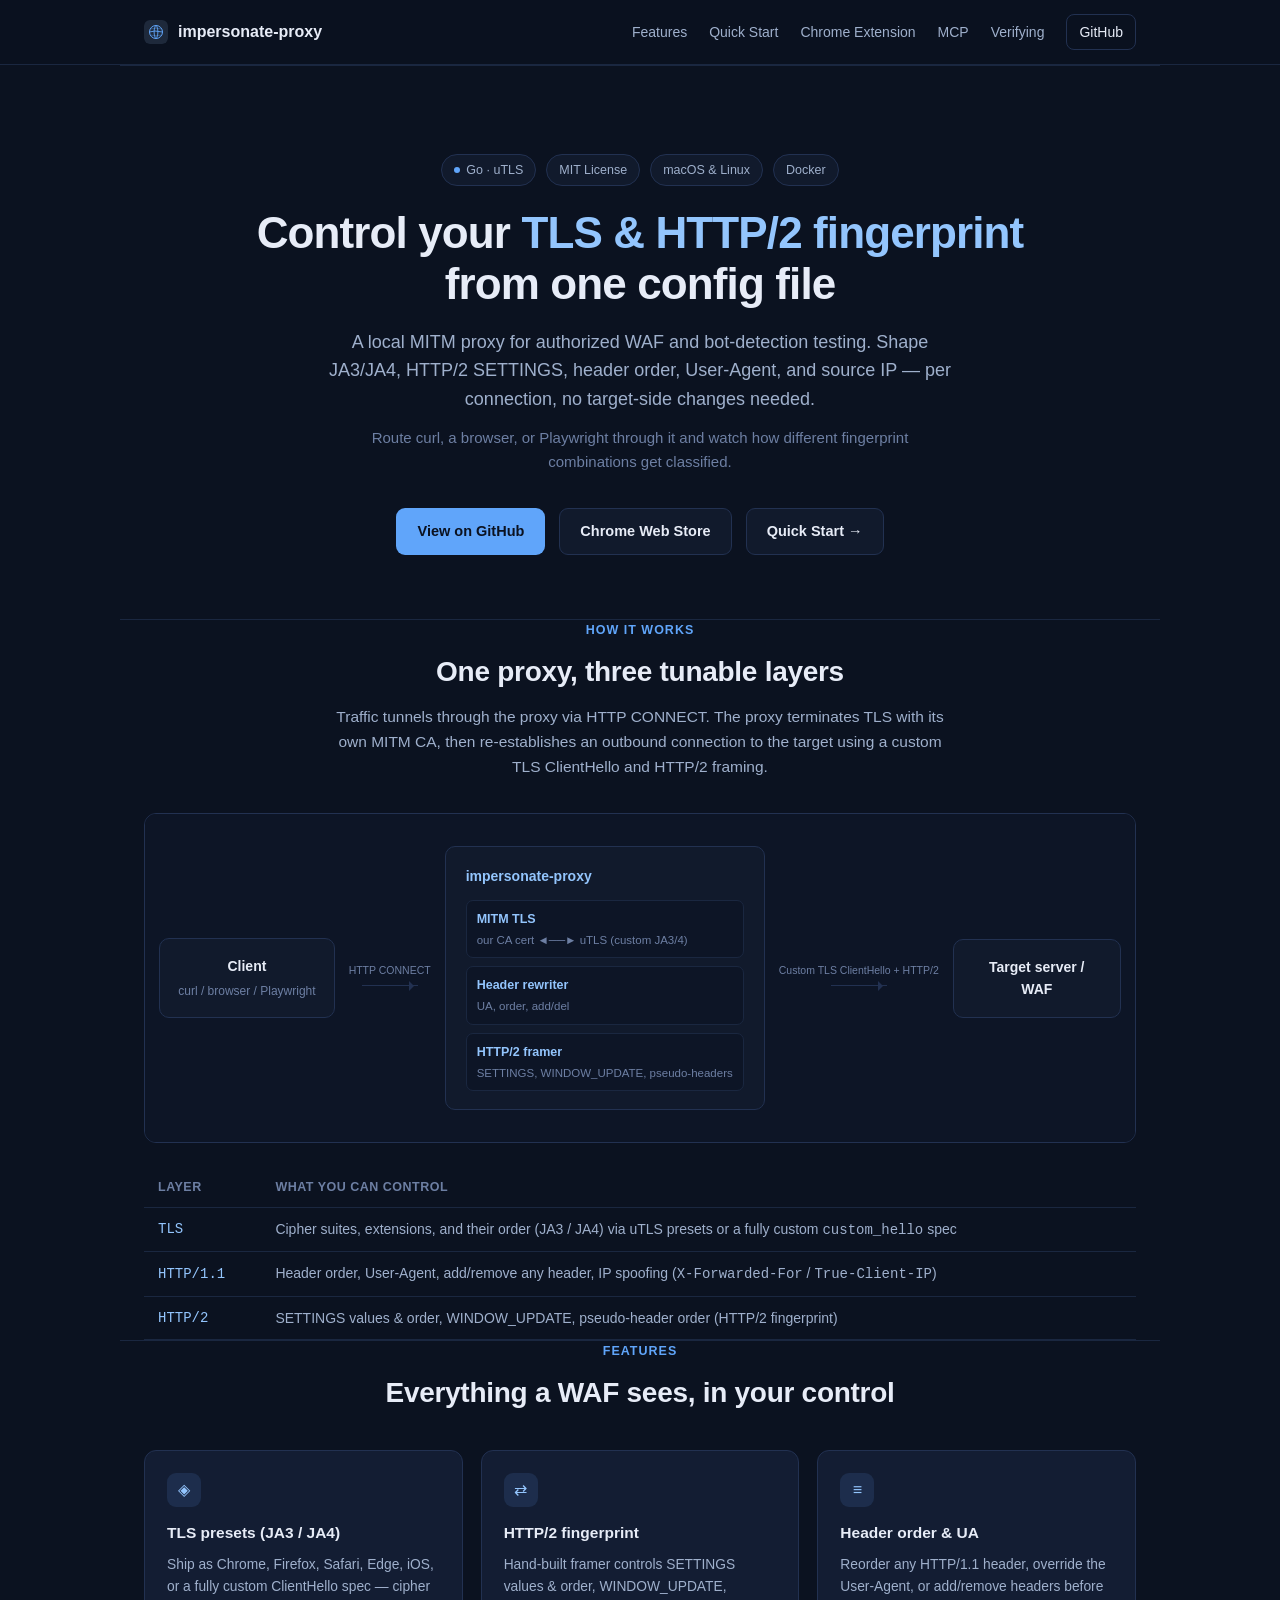
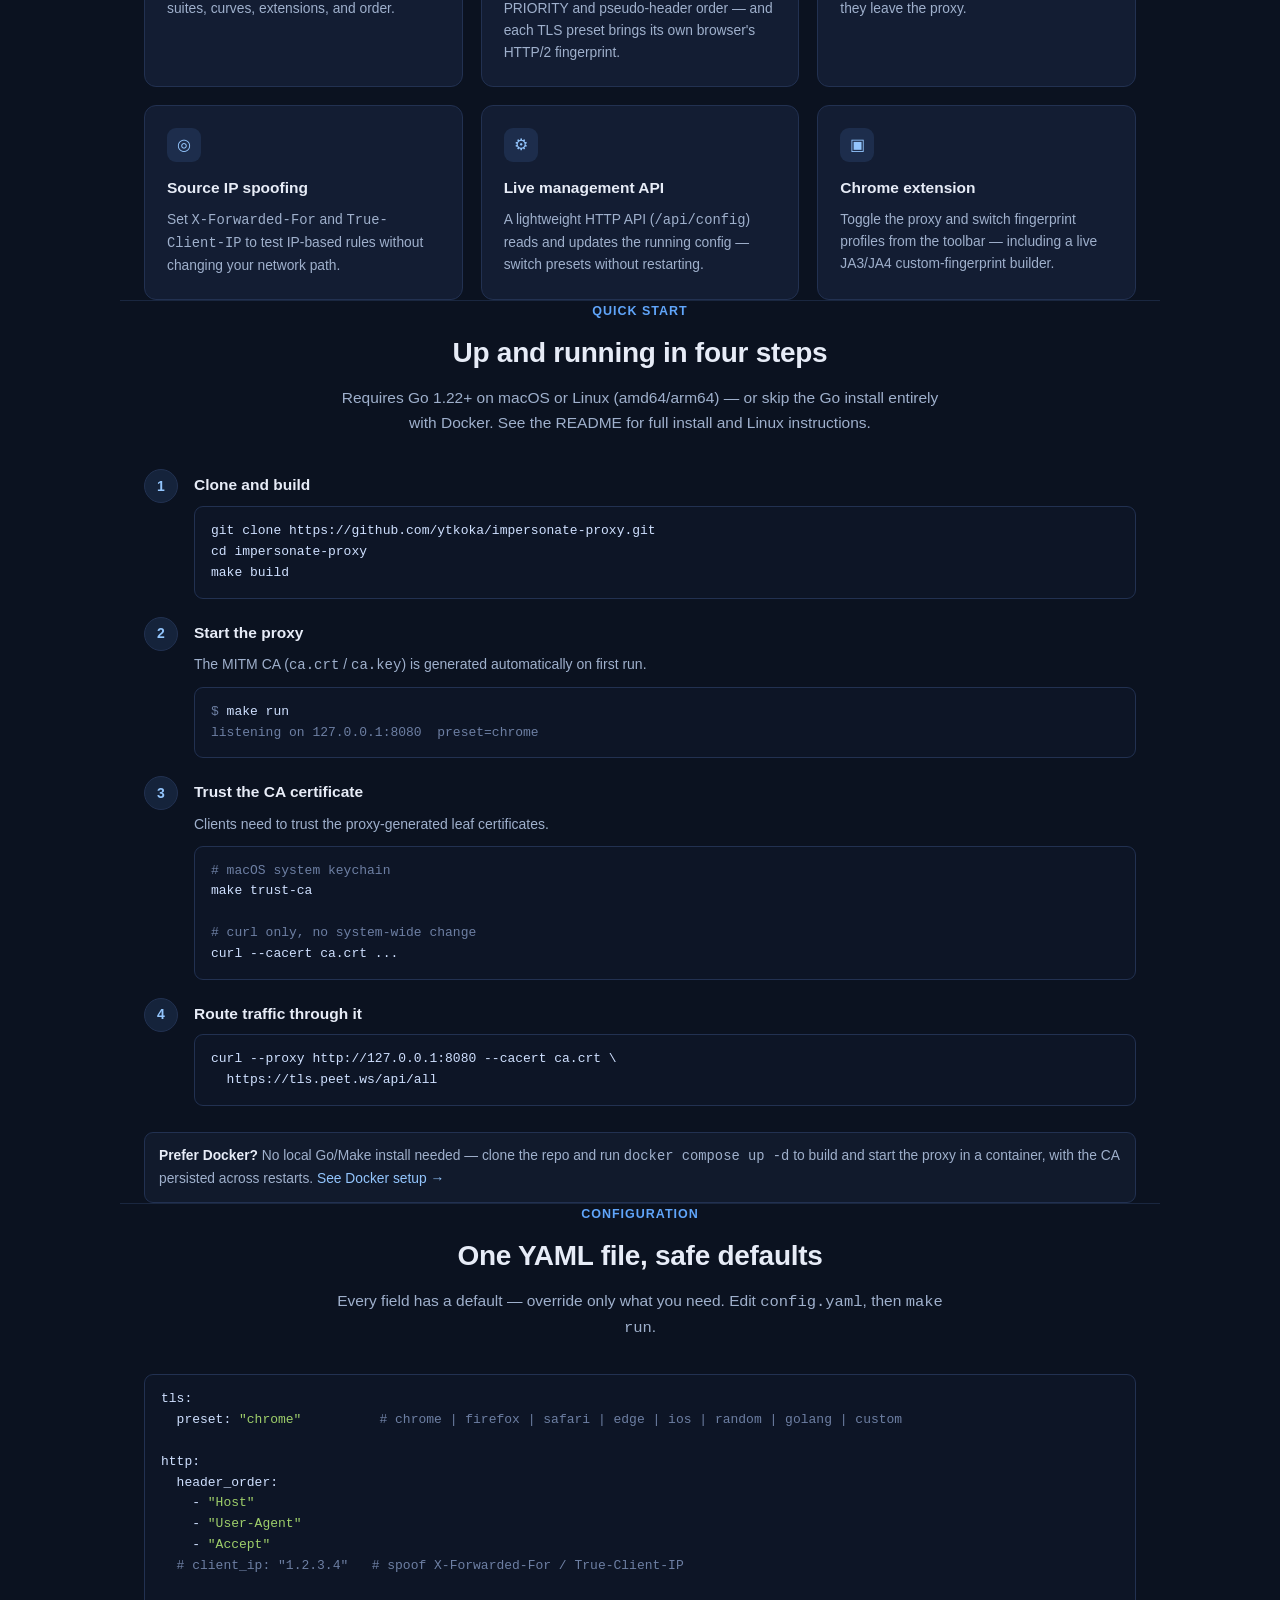
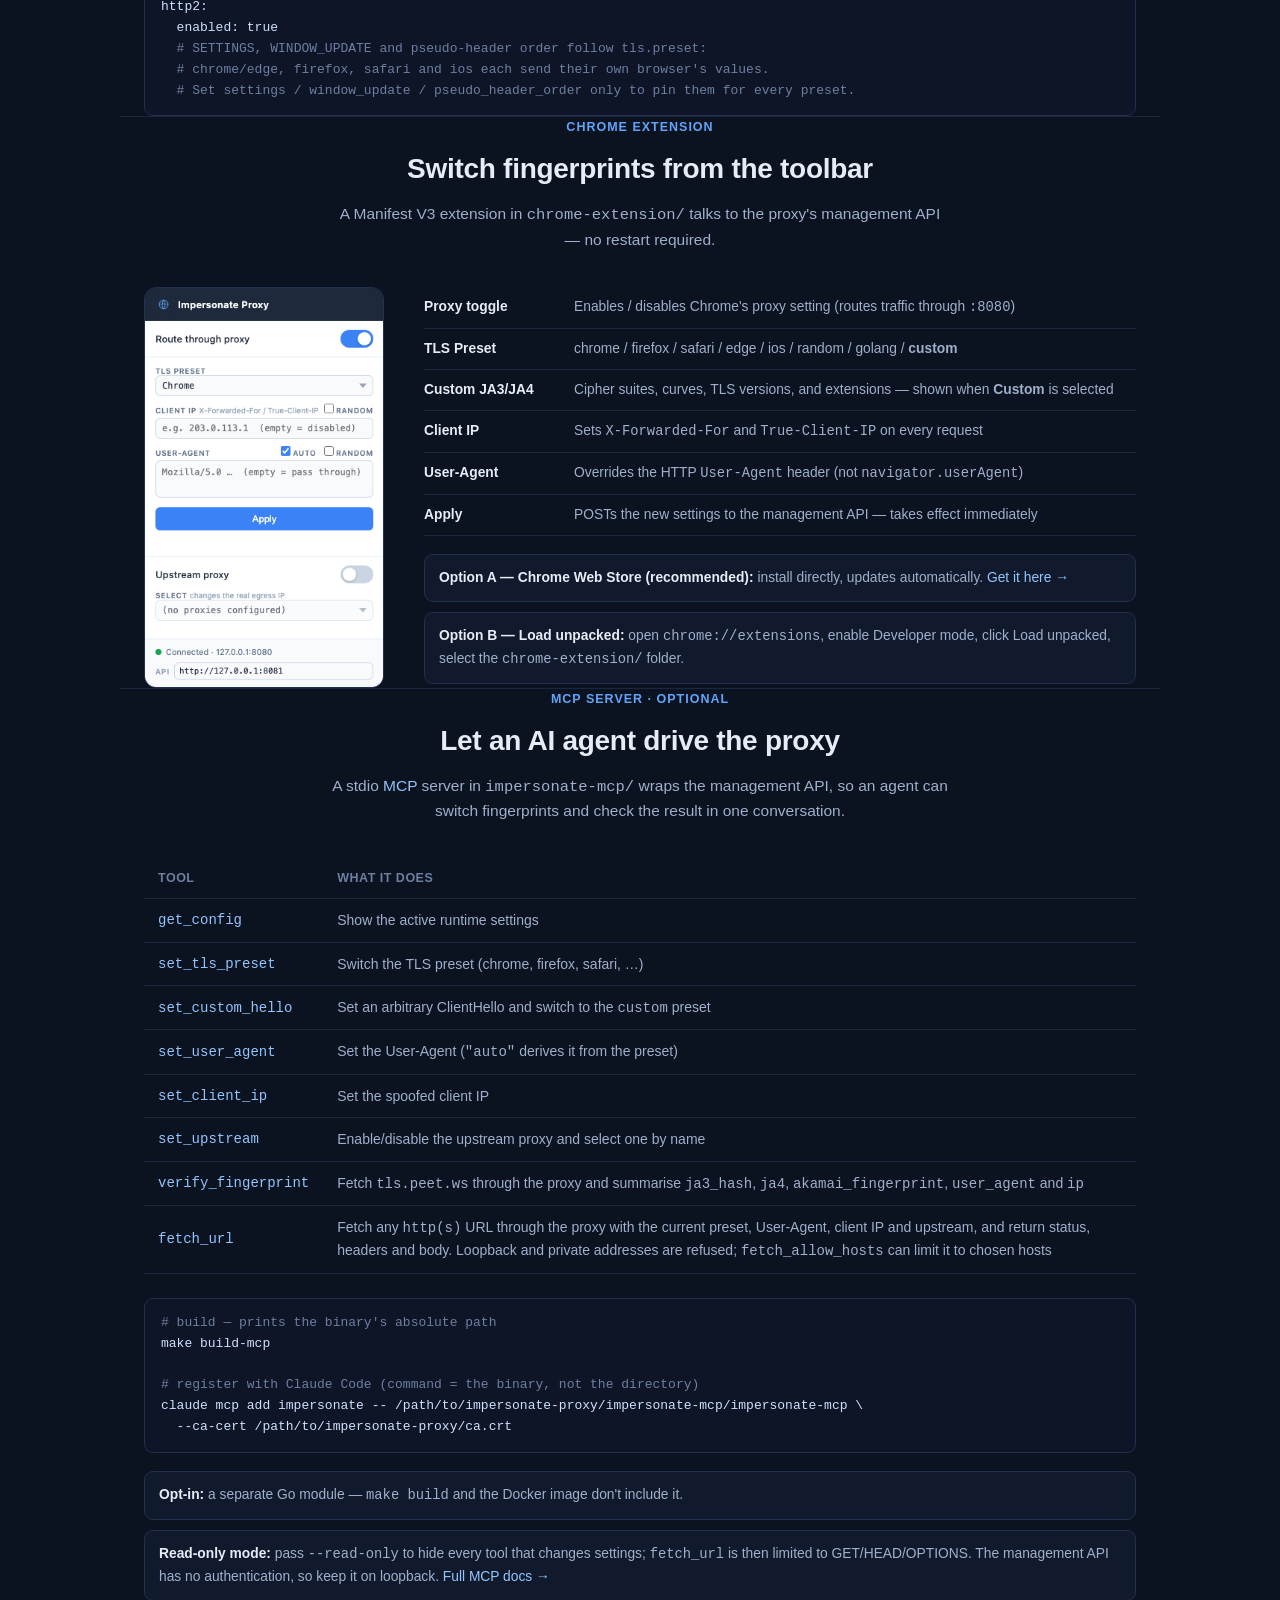
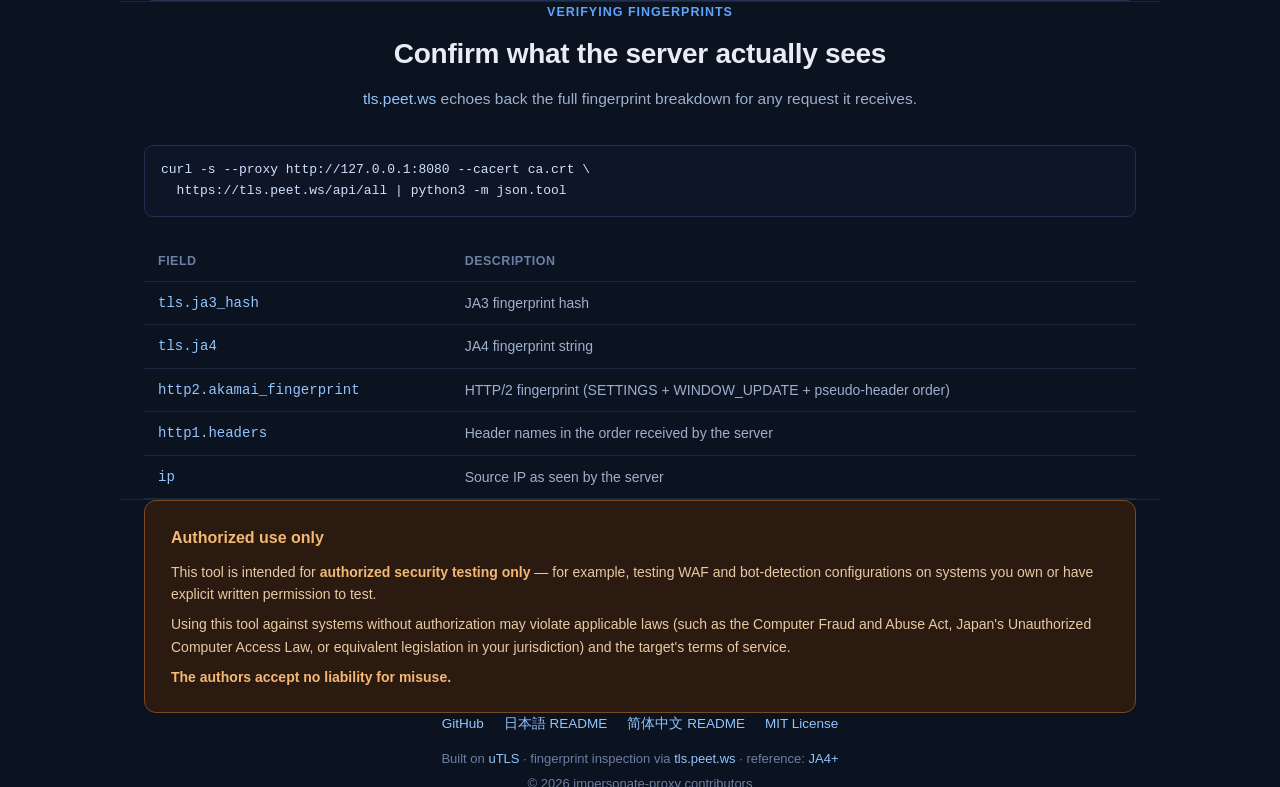
==== commit 5d78dc5b: "Make the HTTP/2 fingerprint follow the TLS preset Switching the TLS preset changed JA3/JA4 but left " ====
--- a/docs/index.html
+++ b/docs/index.html
@@ -318,7 +318,7 @@
       <div class="card">
         <div class="icon">⇄</div>
         <h3>HTTP/2 fingerprint</h3>
-        <p>Hand-built framer controls SETTINGS values &amp; order, WINDOW_UPDATE, and pseudo-header order — not left to Go's default transport.</p>
+        <p>Hand-built framer controls SETTINGS values &amp; order, WINDOW_UPDATE, PRIORITY and pseudo-header order — and each TLS preset brings its own browser's HTTP/2 fingerprint.</p>
       </div>
       <div class="card">
         <div class="icon">≡</div>
@@ -412,12 +412,9 @@
 
 http2:
   enabled: true
-  settings:
-    - { id: 1, val: 65536 }    <span class="c"># Chrome defaults shown here</span>
-    - { id: 2, val: 0 }
-    - { id: 4, val: 6291456 }
-    - { id: 6, val: 262144 }
-  window_update: 15663105</pre>
+  <span class="c"># SETTINGS, WINDOW_UPDATE and pseudo-header order follow tls.preset:</span>
+  <span class="c"># chrome/edge, firefox, safari and ios each send their own browser's values.</span>
+  <span class="c"># Set settings / window_update / pseudo_header_order only to pin them for every preset.</span></pre>
   </section>
 
   <section id="extension" class="wrap">
